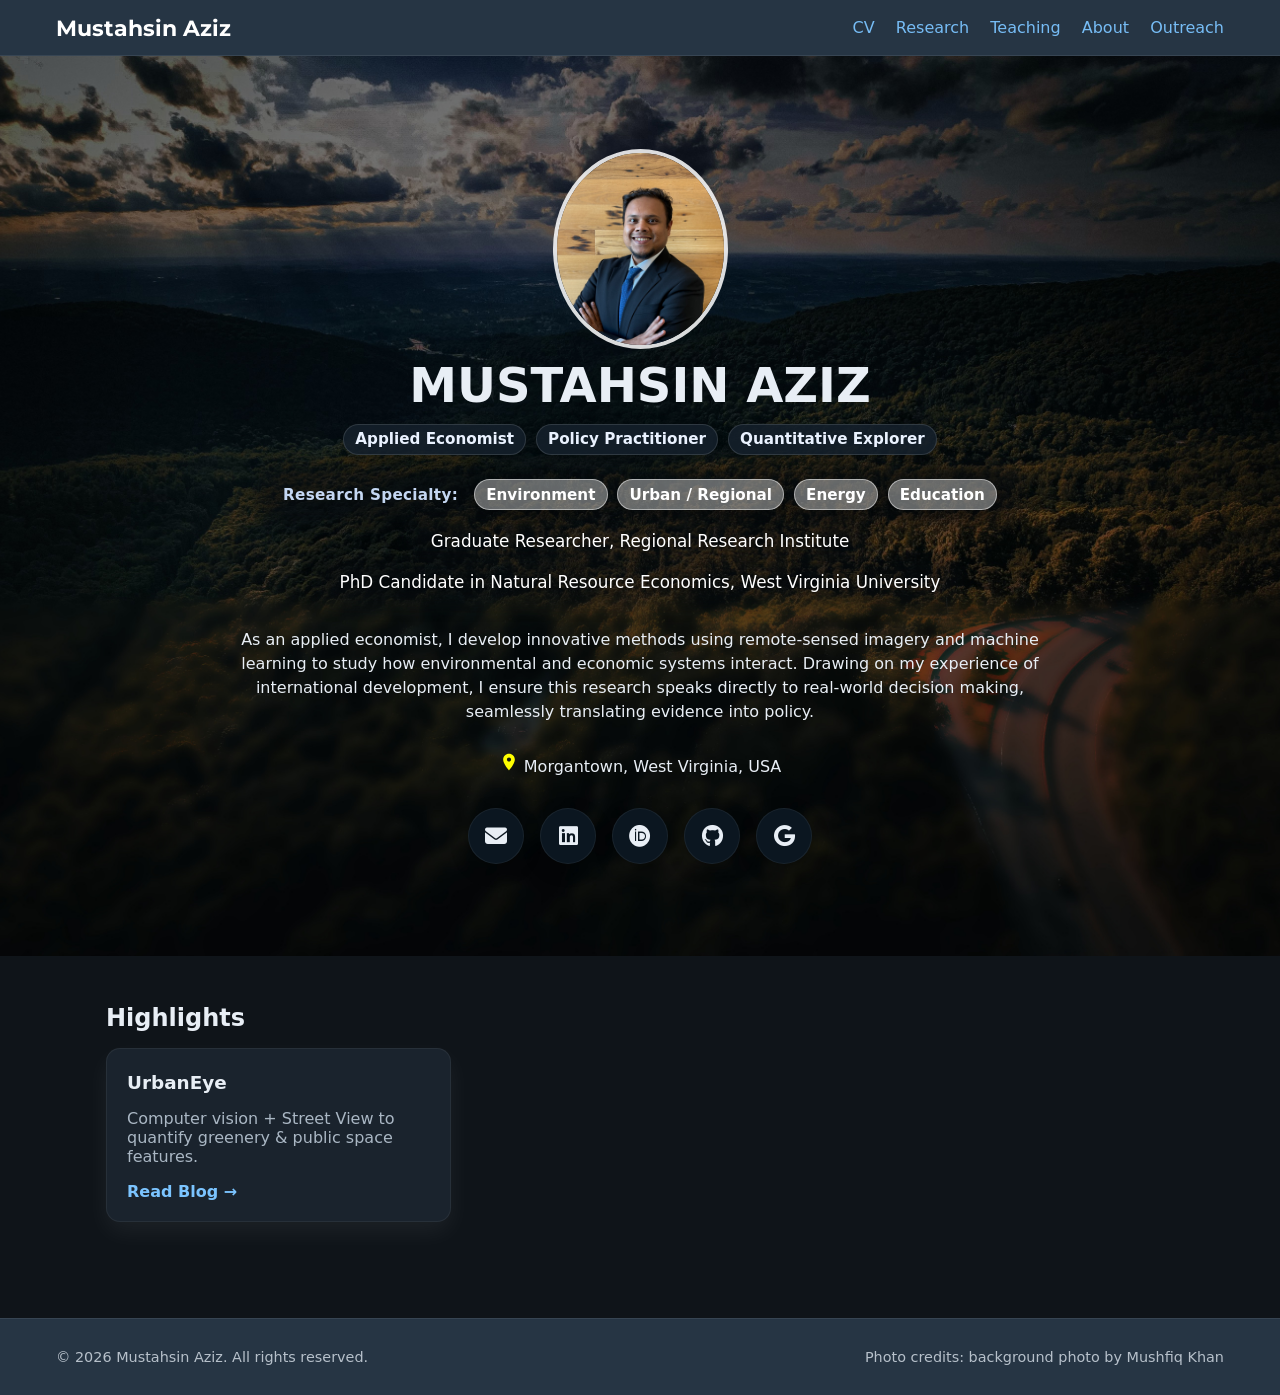
==== index.html @ 3f4a34b8 "Update index.html" ====
<!doctype html>
<html lang="en">



<head>
  <meta charset="utf-8">
  <meta name="viewport" content="width=device-width,initial-scale=1">
  <title>Mustahsin Aziz — Home</title>
  <link rel="stylesheet" href="https://cdnjs.cloudflare.com/ajax/libs/font-awesome/6.5.1/css/all.min.css" 
        integrity="sha512-DTOQO9RWCH3ppGqcWaEA1BIZOC6xxalwEsw9c2QQeAIftl+Vegovlnee1c9QX4TctnWMn13TZye+giMm8e2LwA==" 
        crossorigin="anonymous" referrerpolicy="no-referrer" />
<!-- Favicon -->
<link rel="icon" href="/favicon.ico" sizes="any">
<link rel="icon" type="image/png" href="/favicon.png" sizes="32x32">
<link rel="apple-touch-icon" href="/apple-touch-icon.png">
  <link rel="stylesheet" href="assets/styles.css">
</head>
<body>

<header class="site-header">
  <nav class="nav">
    <a class="brand" href="index.html">Mustahsin Aziz</a>
    <div class="links">
      <a href="cv.html">CV</a>
      <a href="portfolio.html">Research</a>
      <a href="contact.html">Teaching</a>
      <a href="about.html">About</a>
      <a href="blogs.html">Outreach</a>
    </div>
  </nav>
</header>

<main>
  <section class="hero">
    <div class="hero-inner">
      <img class="avatar" src="images/avatar.jpg" alt="Photo of Mustahsin Aziz (avatar)">
      <h1>MUSTAHSIN AZIZ</h1>
      <!-- Tags (no title) -->
      <div class="hero-tags">
        <span class="chip">Applied Economist</span>
        <span class="chip">Policy Practitioner</span>
        <span class="chip">Quantitative Explorer</span>
      </div>
      
      <!-- Research Specialty (with title) -->
      <div class="hero-specialties">
        <span class="label">Research Specialty:</span>
        <span class="chip ghost">Environment</span>
        <span class="chip ghost">Urban / Regional</span>
        <span class="chip ghost">Energy</span>
        <span class="chip ghost">Education</span>
      </div>
      
      <!-- Designations (no titles) -->
      <p class="hero-designation">Graduate Researcher, Regional Research Institute</p>
      <p class="hero-designation">PhD Candidate in Natural Resource Economics, West Virginia University</p>
      <div class="intro-panel">
        As an applied economist, I develop innovative methods using remote-sensed imagery and machine learning to study how environmental and economic systems interact. Drawing on my experience of international development, I ensure this research speaks directly to real-world decision making, seamlessly translating evidence into policy.
      </div>
      <div class="meta">
        <span>
          <svg xmlns="http://www.w3.org/2000/svg" width="20" height="20" viewBox="0 0 24 24" fill="yellow">
            <path d="M12 2C8.14 2 5 5.14 5 9c0 5.25 7 13 7 13s7-7.75 7-13c0-3.86-3.14-7-7-7zm0 9.5
                     c-1.38 0-2.5-1.12-2.5-2.5s1.12-2.5 2.5-2.5 2.5 1.12 2.5 2.5-1.12 2.5-2.5 2.5z"/>
          </svg>
          Morgantown, West Virginia, USA
        </span>
      </div> 
      
      <div class="social" aria-label="Social links">
        <a class="social-btn" href="mailto:mustahsniaziz@gmail.com" title="Email">
          <i class="fa-solid fa-envelope"></i>
        </a>
        <a class="social-btn" href="https://www.linkedin.com/in/mustahsinaziz" target="_blank" rel="noopener" title="LinkedIn">
          <i class="fa-brands fa-linkedin"></i>
        </a>
        <a class="social-btn" href="https://orcid.org/0000-0001-7702-624X" target="_blank" rel="noopener" title="ORCID">
          <i class="fa-brands fa-orcid"></i>
        </a>
        <a class="social-btn" href="https://github.com/MustahsinAziz" target="_blank" rel="noopener" title="GitHub">
          <i class="fa-brands fa-github"></i>
        </a>
        <!-- Font Awesome doesn't have Google Scholar; using Google icon as before -->
        <a class="social-btn" href="https://scholar.google.com/citations?user=brQG7xMAAAAJ&hl=en" target="_blank" rel="noopener" title="Google Scholar">
          <i class="fa-brands fa-google"></i>
        </a>
      </div>
  </section>

  <section class="section">
    <h2>Highlights</h2>
    <div class="grid">
      <article class="card">
        <h3>UrbanEye</h3>
        <p class="muted">Computer vision + Street View to quantify greenery & public space features.</p>
        <a class="link" href="assets/blogs/Aziz_urban_eye_blog1_1.pdf">Read Blog →</a>
    </div>
  </section>
</main>

<footer class="site-footer">
  <div class="inner">
    <p class="small">© <span id="year"></span> Mustahsin Aziz. All rights reserved.</p>
    <p class="small">Photo credits: background photo by Mushfiq Khan</p>
  </div>
</footer>
<script src="assets/site.js"></script>

</body>
</html>
---- assets/styles.css ----
@import url('https://fonts.googleapis.com/css2?family=Montserrat:wght@700&display=swap');

/* ---------- Theme tokens ---------- */
:root{
  --bg:#0f1419;
  --bg-overlay: rgba(0,0,0,.45);
  --panel:#14202b;
  --card:#1a232d;
  --text:#e8eef5;
  --muted:#aab7c4;
  --link:#7bc4ff;
  --accent:#58a6ff;
  --ring:rgba(255,255,255,.06);
}

/* ---------- Base reset & layout ---------- */
*{ box-sizing:border-box }
html, body{ height:100%; margin:0; padding:0 }
body{
  min-height:100%;
  display:flex;
  flex-direction:column;        /* sticky footer layout */
  background:var(--bg);
  color:var(--text);
  font-family: system-ui, -apple-system, "Segoe UI", Roboto, Inter, "Helvetica Neue", Arial, sans-serif;
}
main{ flex:1 }
img{ max-width:100%; display:block }
a{ color:var(--link); text-decoration:none }
a:hover{ text-decoration:underline }

/* ---------- Site header / nav ---------- */
.site-header{
  background:#263544;
  position:sticky; top:0; left:0; right:0;
  width:100%; z-index:50;
  border-bottom:1px solid rgba(255,255,255,.08);
}
.nav{
  max-width:1200px;
  margin:0 auto;
  padding:.85rem 1rem;
  display:flex; align-items:center; justify-content:space-between;
}
.brand{
  font-family:"Montserrat",sans-serif;
  font-weight:700; font-size:1.4rem; color:#fff;
}
.links a{ margin-left:1rem; opacity:.95 }
.links a[aria-current="page"]{ text-decoration:underline; text-underline-offset:6px }

/* ---------- Backgrounds ---------- */
/* Landing */
.hero{
  position:relative;
  min-height:100vh;
  background:url('../images/hero.jpg') center/cover no-repeat;
  display:grid; place-items:center;
}
.hero-inner{ position:relative; text-align:center; z-index:1; padding:2rem 1rem; max-width:900px }

/* Other pages */
.page-portfolio,
.page-blogs,
.page-contact,
.page-cv{ background:url('../images/hero.jpg') center/cover fixed no-repeat; }

/* About page background image */
.page-about{
  background:url('../assets/personal/IMG_5571.jpg') center -170px/cover fixed no-repeat;
}

/* ---------- Hero content ---------- */
.hero .avatar{
  width:175px; height:200px; object-fit:cover;
  border-radius:50%; border:4px solid rgba(255,255,255,.85);
  margin:0 auto .55rem;                        /* pulled up a bit */
}
.hero h1{ font-size:3rem; margin:.25rem 0 .35rem } /* tighter stack */

/* Rows under the name */
.hero-tags{
  display:flex; flex-wrap:wrap; gap:.5rem .6rem;
  justify-content:center; align-items:center;
  margin-top:.65rem;            /* space under your name */
}

.hero-specialties{
  display:flex; flex-wrap:wrap; gap:.5rem .6rem;
  justify-content:center; align-items:center;
  margin-top:1.25rem;           /* extra space after tags */
}

/* Soft, see-through band behind specialties */
.hero-specialties{
  position:relative;
  width:fit-content;
  margin-left:auto; margin-right:auto;
  padding:.25rem .5rem;         /* small inner padding so the band breathes */
}
.hero-specialties::before{
  content:"";
  position:absolute;
  inset:-10px -16px;            /* slightly larger than content */
  background:rgba(8,12,16,.55);
  border-radius:18px;
  filter:blur(8px);             /* feathered edges */
  z-index:-1;                   /* sit behind chips & text */
}

/* Designation lines + soft band */
.hero-designation{
  margin:.8rem 0 0;
  text-align:center;
  font-size:1.05rem;
  color:#fff;
  text-shadow:0 1px 2px rgba(0,0,0,.4);

  position:relative;
  width:fit-content;
  margin-left:auto; margin-right:auto;
  padding:.25rem .5rem;
}
.hero-designation::before{
  content:"";
  position:absolute;
  inset:-8px -14px;
  background:rgba(8,12,16,.55);
  border-radius:18px;
  filter:blur(8px);
  z-index:-1;
}

/* Chips */
.chip{
  display:inline-flex; align-items:center;
  padding:.35rem .7rem; border-radius:999px;
  font-size:.95rem; font-weight:600;
  background:rgba(20,32,43,.9);
  border:1px solid rgba(255,255,255,.12);
  color:#eaf2ff;
  box-shadow:0 6px 16px rgba(0,0,0,.25);
}
.chip--sm{ font-size:.92rem; padding:.32rem .68rem }

/* Specialty chips: more opaque for legibility */
.chip.ghost{
  background:rgba(255,255,255,.38);   /* bumped opacity */
  border:1px solid rgba(255,255,255,.48);
  color:#fff;
  box-shadow:0 6px 16px rgba(0,0,0,.32);
}

/* Specialty label */
.hero-specialties .label{
  margin-right:.4rem; font-size:.95rem; font-weight:700; letter-spacing:.02em;
  color:#cfe2ff; opacity:.95;
}

/* Meta (location + icons) */
.meta{ margin-top:2rem }              /* more room below intro */
.hero .meta{
  display:flex; justify-content:center; align-items:center;
  gap:.5rem; margin-top:.75rem; margin-bottom:2rem;
}

/* Intro panel below hero summary */
.intro-panel{
  max-width:900px;      /* wider so your intro fits on two lines */
  margin:1rem auto 0;
  padding:1rem 1.5rem;
  font-size:1rem;
  line-height:1.5;
}

/* ---------- Portfolio sub-nav ---------- */
.subnav{
  position:sticky; top:0; z-index:50;
  display:flex; gap:1rem; justify-content:center;
  padding:.6rem 1rem;
  background:rgba(20,32,43,.92);
  backdrop-filter:blur(4px);
  border-bottom:1px solid rgba(255,255,255,.08);
}
.subnav a{
  color:var(--text); text-decoration:none; font-weight:600;
  padding:.35rem .75rem; border-radius:999px; opacity:.9;
  transition:background .15s ease, opacity .15s ease;
}
.subnav a:hover{ background:rgba(255,255,255,.06); opacity:1 }
.subnav a.is-active{ background:rgba(255,255,255,.12); border:1px solid rgba(255,255,255,.18) }

html{ scroll-behavior:smooth }
.anchor-section{ scroll-margin-top:88px } /* header (~56) + subnav (~32) */

/* ---------- Social buttons ---------- */
.social{
  display:flex; gap:1rem; justify-content:center; align-items:center; margin-top:1rem;
}
.social-btn{
  width:56px; height:56px; display:grid; place-items:center;
  border-radius:50%; background:#0b1620; border:1px solid var(--ring);
  color:var(--text); box-shadow:0 6px 18px rgba(0,0,0,.25);
  transition:transform .15s ease, filter .15s ease, box-shadow .15s ease;
}
.social-btn i{ font-size:22px; line-height:1 }
.social-btn:hover{ transform:translateY(-2px); filter:brightness(1.1); box-shadow:0 10px 22px rgba(0,0,0,.32) }

/* ---------- Sections & cards ---------- */
.section{ max-width:1100px; margin:3rem auto; padding:0 1rem }
.section h1,.section h2{ margin:0 0 1rem }

/* Generic cards */
.grid{ display:grid; gap:1rem; grid-template-columns:repeat(auto-fill,minmax(280px,1fr)) }
.card{ background:var(--card); padding:1.25rem; border-radius:14px; border:1px solid var(--ring); box-shadow:0 10px 24px var(--ring) }
.card h3{ margin:.15rem 0 .35rem; font-size:1.15rem }
.muted{ color:var(--muted) }
.btn{ display:inline-block; background:var(--accent); color:#06111a; padding:.65rem 1rem; border-radius:10px; font-weight:700; box-shadow:0 6px 18px rgba(88,166,255,.2) }
.btn:hover{ text-decoration:none; filter:brightness(1.05) }
.link{ font-weight:600 }

/* Publications layout */
.pub-grid{ display:grid; gap:1rem; grid-template-columns:repeat(auto-fill,minmax(340px,1fr)) }
.pub-card{ background:var(--card); padding:1.25rem; border-radius:14px; border:1px solid var(--ring); display:flex; flex-direction:column; gap:.5rem }
.pub-title{ margin:0; font-size:1.05rem }
.pub-citation{ margin:0; color:var(--muted); font-style:italic }
.pub-abstract{ margin:.25rem 0 .75rem; color:#d7e2ec }
.pub-link{ margin-top:auto; font-weight:700 }

/* ---------- About page (overlay + text panel + gallery) ---------- */
/* Base container for overlay; children sit above the overlay layer */
.page-overlay{
  position:relative;
  min-height:100%;
  background:transparent;                 /* overlay handled by ::after */
  display:flex; flex-direction:column;
}

/* Full-viewport darkener that follows you while scrolling */
.page-overlay::after{
  content:"";
  position:fixed;
  inset:0;
  background:rgba(0,0,0,0);               /* default transparent */
  pointer-events:none;
  transition:background .25s ease;
  z-index:0;                              /* IMPORTANT: behind content */
}
/* Dark when class is toggled by JS on scroll */
.page-overlay.dark-overlay::after{ background:rgba(0,0,0,.90) }

/* Ensure page content renders above the overlay */
.page-overlay > *{ position:relative; z-index:1 }

/* About text panel */
.about-section{
  display:flex; justify-content:flex-end; align-items:center;
  padding:60px 20px; margin:20px; margin-bottom:24px;
}
.about-text{
  max-width:800px; padding:20px;
  background:linear-gradient(to right, rgba(44,62,80,.80), rgba(44,62,80,.90));
  text-align:justify; border-radius:8px; border:1px solid rgba(255,255,255,.06);
}
.about-text h2{ text-align:center; font-size:32px; margin:0 0 20px }
.about-text p{ font-size:16px; line-height:1.6; margin:0 0 15px }

/* Gallery */
.photo-gallery{
  display:flex; flex-wrap:wrap; justify-content:center; gap:20px; margin:30px;
}
.gallery-item{
  position:relative; width:300px; height:200px; overflow:hidden;
  border-radius:8px; cursor:pointer; border:1px solid rgba(255,255,255,.06);
  box-shadow:0 10px 24px rgba(0,0,0,.2);
}
.gallery-item.tall{ height:400px; order:0 }  /* row 1 */
.gallery-item:not(.tall){ height:200px; order:1 } /* row 2 */
.gallery-item img{ width:100%; height:100%; object-fit:cover; transition:transform .3s ease-in-out }
.gallery-item:hover img{ transform:scale(1.1) }
.caption-box{
  position:absolute; left:0; right:0; bottom:0; height:50%;
  background:rgba(0,0,0,.70); opacity:0; display:flex; align-items:center; justify-content:center;
  transition:opacity .25s ease-in-out;
}
.gallery-item:hover .caption-box{ opacity:1 }
.caption-text{ font-size:16px; color:#fff; text-align:center }

/* Keep header/footer above overlay */
.site-header, .site-footer{ position:relative; z-index:2 }

/* ---------- Blogs ---------- */
.post-grid{ display:grid; gap:1.25rem; grid-template-columns:repeat(auto-fit,minmax(260px,1fr)) }
.post-card{
  background:rgba(20,32,43,.85);
  border-radius:12px; overflow:hidden;
  border:1px solid rgba(255,255,255,.05);
  max-width:500px; margin:1rem auto;
}
.post-media img{
  width:100%; height:250px; object-fit:cover; display:block;
}
.post-body{ padding:1rem }

/* ---------- Teaching quotes ---------- */
.quote-card{
  background:rgba(20,32,43,.85);
  border:1px solid rgba(255,255,255,.1); border-radius:14px;
  padding:1.25rem 1.5rem; font-style:italic; line-height:1.6; color:#e0e0e0;
  box-shadow:0 2px 6px rgba(0,0,0,.3);
}
.quote-card blockquote{ margin:0; font-size:.95rem }
.quote-card .quote-source{
  margin-top:.75rem; font-size:.85rem; font-style:normal;
  color:#aab7c4; text-align:right;
}

/* ---------- CV page ---------- */
.cv-section{
  max-width:1100px; margin:2rem auto; padding:1rem;
  background:rgba(20,32,43,.85);
  border-radius:12px; border:1px solid rgba(255,255,255,.05);
}
.cv-section h1{ text-align:center; margin-bottom:1rem }
.cv-section a{ color:var(--link); font-weight:600; text-decoration:underline }
.cv-embed{
  margin-top:1.5rem; border:1px solid rgba(255,255,255,.1);
  border-radius:8px; overflow:hidden;
}

/* ---------- Contact ---------- */
.contact-list{
  list-style:none; padding:0; margin:2rem 0;
  display:grid; gap:.5rem; justify-items:center;
}
.contact-list li{ opacity:.95 }
.icon-row{ display:flex; gap:1.25rem; justify-content:center; align-items:center; margin-top:1rem }
.icon{ width:44px; height:44px; border-radius:50%; display:grid; place-items:center; background:#0b1620; border:1px solid var(--ring) }

.page-contact h1 {
  text-align: center;
  margin-bottom: 1.5rem; /* optional: spacing below */
}

/* ---------- Blog Subnav ---------- */
/* BLOG SUBNAV — copy of your working .subnav */
.blog-tabs{
  position: sticky;
  top: 0px;                 /* sit right under your sticky header (56px). 
                                If you want it pinned to the very top instead, change to top:0 */
  z-index: 50;
  display: flex;
  gap: 1rem;
  justify-content: center;
  padding: .6rem 1rem;
  background: rgba(20,32,43,.92);
  backdrop-filter: blur(4px);
  border-bottom: 1px solid rgba(255,255,255,.08);
}

/* Make anchors inside look like the working subnav */
.blog-tabs a,
.blog-tabs .tab-btn{
  color: var(--text);
  text-decoration: none;
  font-weight: 600;
  padding: .35rem .75rem;
  border-radius: 999px;
  opacity: .9;
  transition: background .15s ease, opacity .15s ease;
  border: 1px solid transparent;      /* keeps layout stable when active adds a border */
  background: rgba(12,18,24,.75);     /* optional: keep your current tab button base */
}

.blog-tabs a:hover,
.blog-tabs .tab-btn:hover{ 
  background: rgba(255,255,255,.06); 
  opacity: 1; 
}

.blog-tabs a.is-active,
.blog-tabs .tab-btn.is-active{ 
  background: rgba(255,255,255,.12); 
  border: 1px solid rgba(255,255,255,.18); 
}

/* Anchor offset for hash links, same as the working page */
html{ scroll-behavior: smooth; }
.blog-anchor{ scroll-margin-top: 88px; }  /* header (~56) + subnav (~32) */

/* Articles grid & cards */
.article-grid{
  display:grid; gap:1rem;
  grid-template-columns: repeat(auto-fill, minmax(300px, 1fr));
}

.article-card{
  background: rgba(20,32,43,.85);
  border:1px solid rgba(255,255,255,.06);
  border-radius:14px; overflow:hidden;
  box-shadow:0 10px 24px rgba(0,0,0,.2);
  display:grid; grid-template-rows: auto 1fr;
  transition: transform .15s ease, box-shadow .15s ease;
}
.article-card:hover{
  transform: translateY(-2px);
  box-shadow:0 14px 28px rgba(0,0,0,.28);
}

.article-media{
  display:block; aspect-ratio:16/9; overflow:hidden; background:#0b1620;
}
.article-media img{
  width:100%; height:100%; object-fit:cover; display:block;
  transition: transform .3s ease;
}
.article-card:hover .article-media img{ transform: scale(1.05) }

.article-body{
  padding: .9rem 1rem 1rem;
}
.article-title{
  font-size:1.05rem; margin:.1rem 0 .25rem;
}
.article-title a{ color:#e8eef5; text-decoration:none }
.article-title a:hover{ text-decoration:underline }

.article-meta{
  margin:0 0 .5rem; color:#aab7c4; font-size:.9rem;
}
.article-excerpt{
  margin:0 0 .75rem; color:#d7e2ec; font-size:.95rem;
}
.article-link{
  font-weight:700;
}


/* ---------- Footer ---------- */
.site-footer{
  border-top:1px solid rgba(255,255,255,.08);
  background:#263544; margin-top:3rem;
}
.site-footer .inner{
  max-width:1200px; margin:0 auto; padding:1rem; color:#d0d9e2;
  display:flex; justify-content:space-between; flex-wrap:wrap; gap:.75rem;
}
.small{ font-size:.9rem; opacity:.85 }



/* ---------- Responsive ---------- */
@media (max-width:640px){
  .hero h1{ font-size:2.2rem }
}
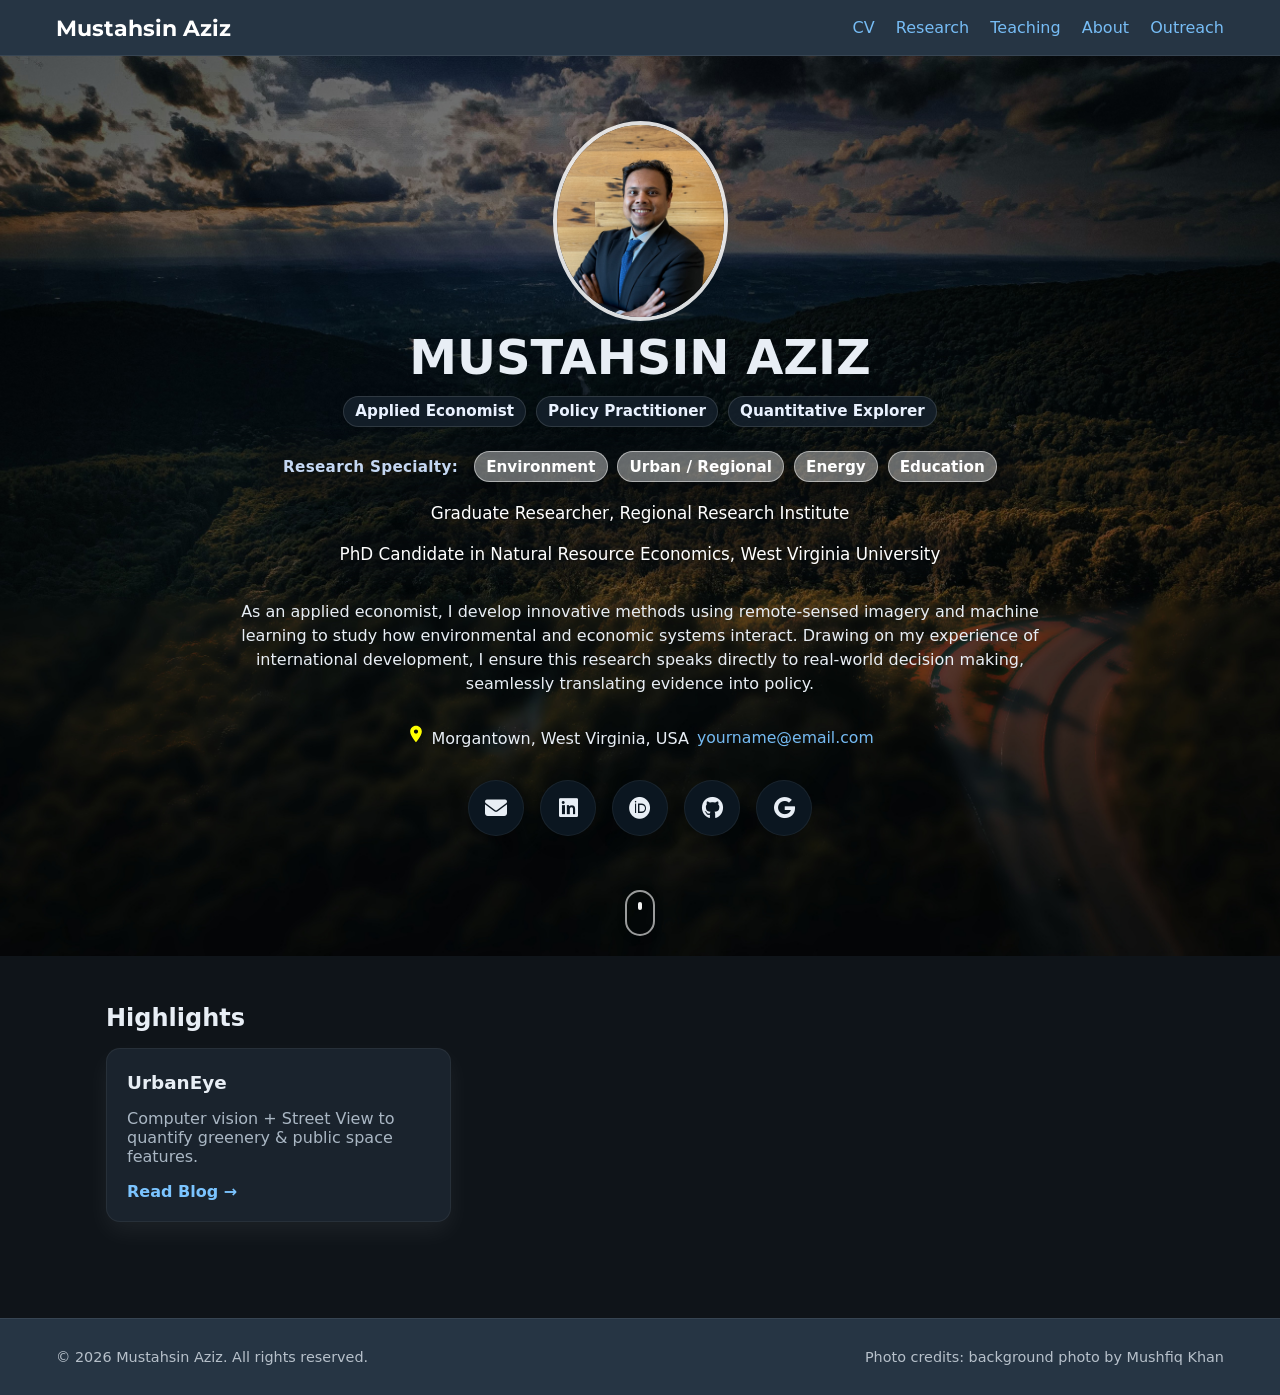
==== commit 6653113b: "Update index.html" ====
--- a/index.html
+++ b/index.html
@@ -66,6 +66,9 @@
           </svg>
           Morgantown, West Virginia, USA
         </span>
+          <span class="email">
+            <a href="mailto:yourname@email.com">yourname@email.com</a>
+          </span>
       </div> 
       
       <div class="social" aria-label="Social links">
--- a/assets/styles.css
+++ b/assets/styles.css
@@ -453,3 +453,138 @@
 @media (max-width:640px){
   .hero h1{ font-size:2.2rem }
 }
+
+
+
+/* ====== 1) Landing “lift”, 2) Mobile burger menu, 3) Scroll cue ========= */
+/* ======================================================================= */
+
+/* --- Variables for tweaks without touching existing tokens --- */
+:root{
+  --landing-lift: 28px;      /* raise hero content upward (increase if you need more space) */
+  --menu-min-width: 220px;   /* dropdown width on small screens */
+}
+
+/* 1) Lift the landing page hero content up a bit (index.html only uses .hero) */
+.hero .hero-inner{
+  transform: translateY(calc(var(--landing-lift) * -1));
+}
+
+/* Optional email line styling, assuming you’ll add an element with .email */
+.hero .email{
+  display:block;
+  margin-top:.25rem;
+  font-size:0.98rem;
+  opacity:.95;
+}
+
+/* 2) Mobile menu (CSS-only): collapse header links into a 3-dot dropdown on small screens */
+@media (max-width: 820px){
+  .site-header .nav{ position:relative }
+  /* Hide the links row by default on small screens */
+  .nav .links{
+    display:none;
+    position:absolute;
+    top:100%;
+    right:0;
+    z-index:1000;
+    background:#ffffff;
+    color:#0b1620;
+    border:1px solid rgba(0,0,0,.08);
+    box-shadow:0 10px 24px rgba(0,0,0,.12);
+    border-radius:12px;
+    padding:6px 0;
+    min-width:var(--menu-min-width);
+    flex-direction:column;
+  }
+  /* Reveal on hover/tap/focus (mobile treats first tap as hover) */
+  .nav:hover .links,
+  .nav:focus-within .links{
+    display:flex;
+  }
+  /* Make items touch-friendly */
+  .nav .links a{
+    display:block;
+    padding:10px 14px;
+    color:#0b1620;
+    text-decoration:none;
+    white-space:nowrap;
+  }
+  .nav .links a + a{ border-top:1px solid #f1f5f9 }
+
+  /* Add a subtle three-dot button at the right side (no HTML changes required) */
+  .nav::after{
+    content:"⋯";
+    display:inline-block;
+    margin-left:auto;
+    font-size:20px;
+    line-height:1;
+    padding:8px 12px;
+    color:#fff;
+    border:1px solid rgba(255,255,255,.18);
+    background:rgba(255,255,255,.06);
+    border-radius:10px;
+    cursor:pointer;
+    user-select:none;
+  }
+}
+
+/* 3) Scroll cue at bottom of the hero to hint “more below” (highlights) */
+/* Works automatically via ::after. If you add <a class="scroll-cue" href="#highlights">, 
+   the button style below will make it clickable. */
+.hero{
+  /* ensure we can anchor the cue to the bottom center */
+  overflow:hidden;
+}
+.hero::after{
+  content:"";
+  position:absolute;
+  left:50%;
+  bottom:20px;
+  transform:translateX(-50%);
+  width:26px; height:42px;
+  border:2px solid rgba(255,255,255,.7);
+  border-radius:20px;
+  box-shadow:0 2px 8px rgba(0,0,0,.25);
+  opacity:.85;
+}
+.hero::before{
+  content:"";
+  position:absolute;
+  left:50%;
+  bottom:46px;                 /* sits inside the “mouse” outline */
+  transform:translateX(-50%);
+  width:4px; height:8px;
+  background:#fff;
+  border-radius:2px;
+  opacity:.95;
+  animation: scrollCue 1.6s infinite ease-in-out;
+}
+
+/* If you prefer a real clickable button, add <a class="scroll-cue" href="#highlights"></a> */
+.scroll-cue{
+  position:absolute;
+  left:50%; bottom:20px; transform:translateX(-50%);
+  width:46px; height:46px; border-radius:999px;
+  display:grid; place-items:center;
+  background:rgba(255,255,255,.1);
+  border:1px solid rgba(255,255,255,.2);
+  text-decoration:none;
+  box-shadow:0 8px 18px rgba(0,0,0,.25);
+}
+.scroll-cue::after{
+  content:"⌄";
+  font-size:20px; line-height:1; color:#fff;
+  animation: scrollArrow 1.4s infinite;
+}
+
+@keyframes scrollCue{
+  0%   { transform:translate(-50%,0); opacity:.2 }
+  40%  { transform:translate(-50%,8px); opacity:1 }
+  100% { transform:translate(-50%,0); opacity:.2 }
+}
+@keyframes scrollArrow{
+  0%   { transform:translateY(0); opacity:.7 }
+  50%  { transform:translateY(6px); opacity:1 }
+  100% { transform:translateY(0); opacity:.7 }
+}
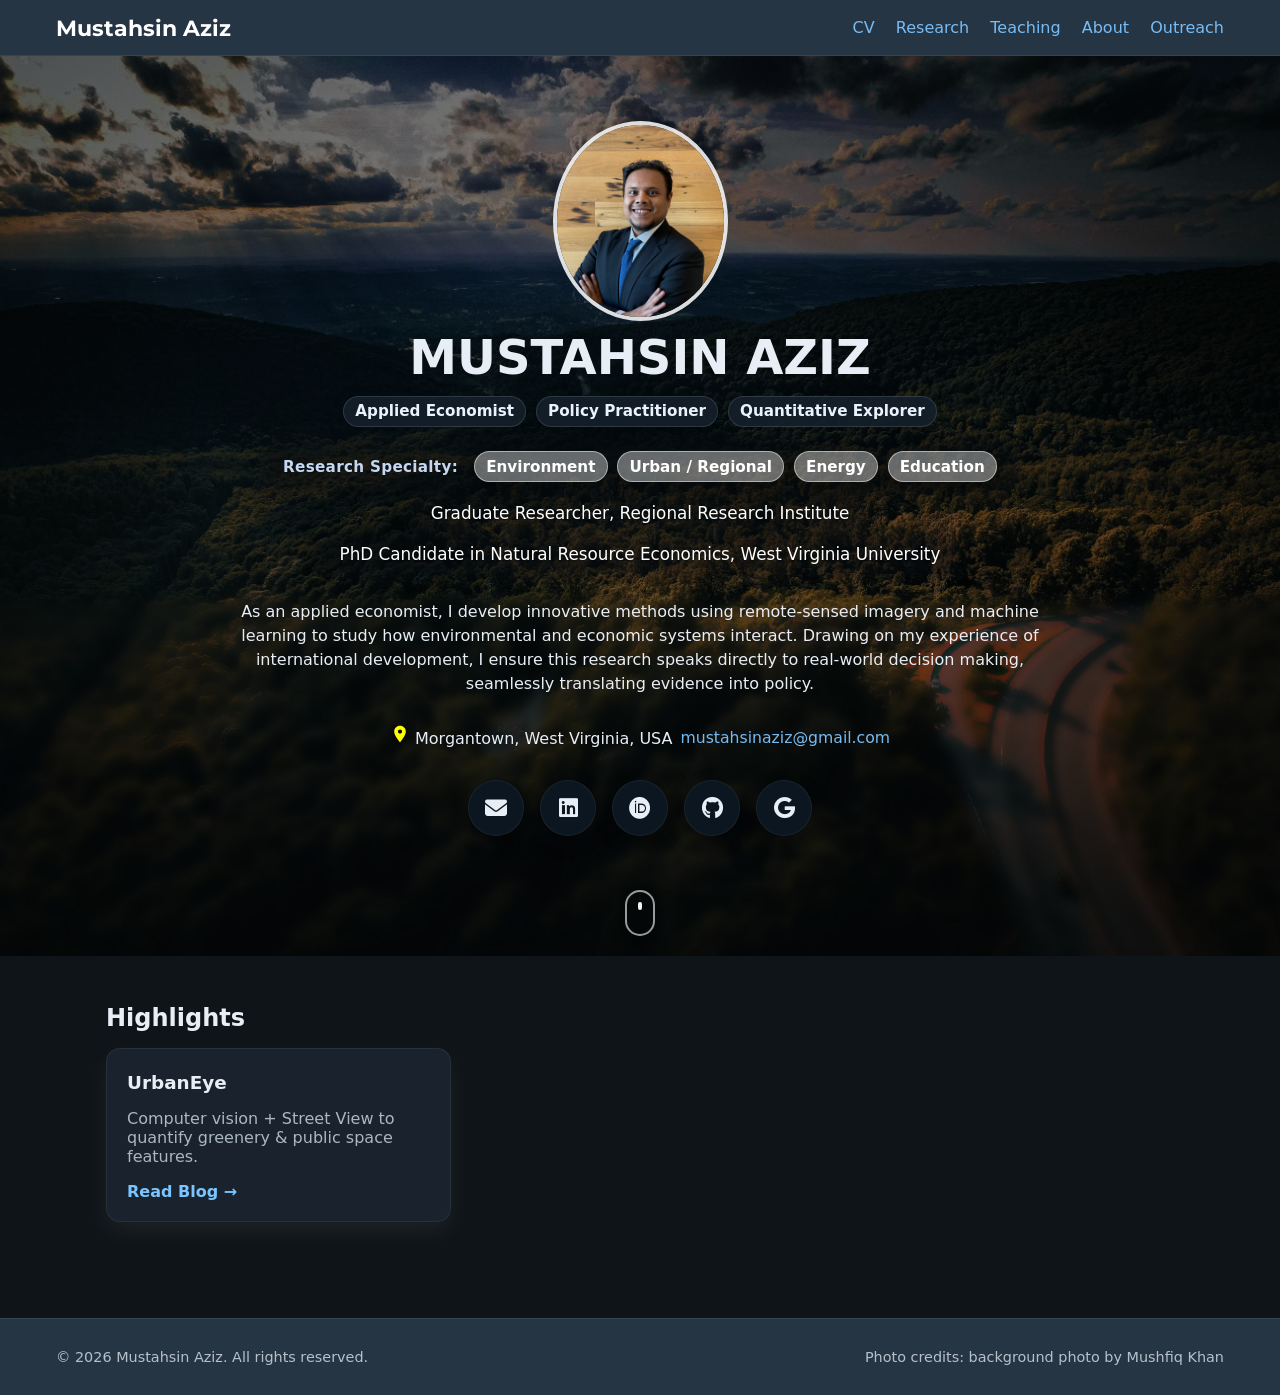
==== commit f9965843: "Update index.html" ====
--- a/index.html
+++ b/index.html
@@ -67,7 +67,7 @@
           Morgantown, West Virginia, USA
         </span>
           <span class="email">
-            <a href="mailto:yourname@email.com">yourname@email.com</a>
+            <a href="mailto:yourname@email.com">mustahsinaziz@gmail.com</a>
           </span>
       </div> 
       
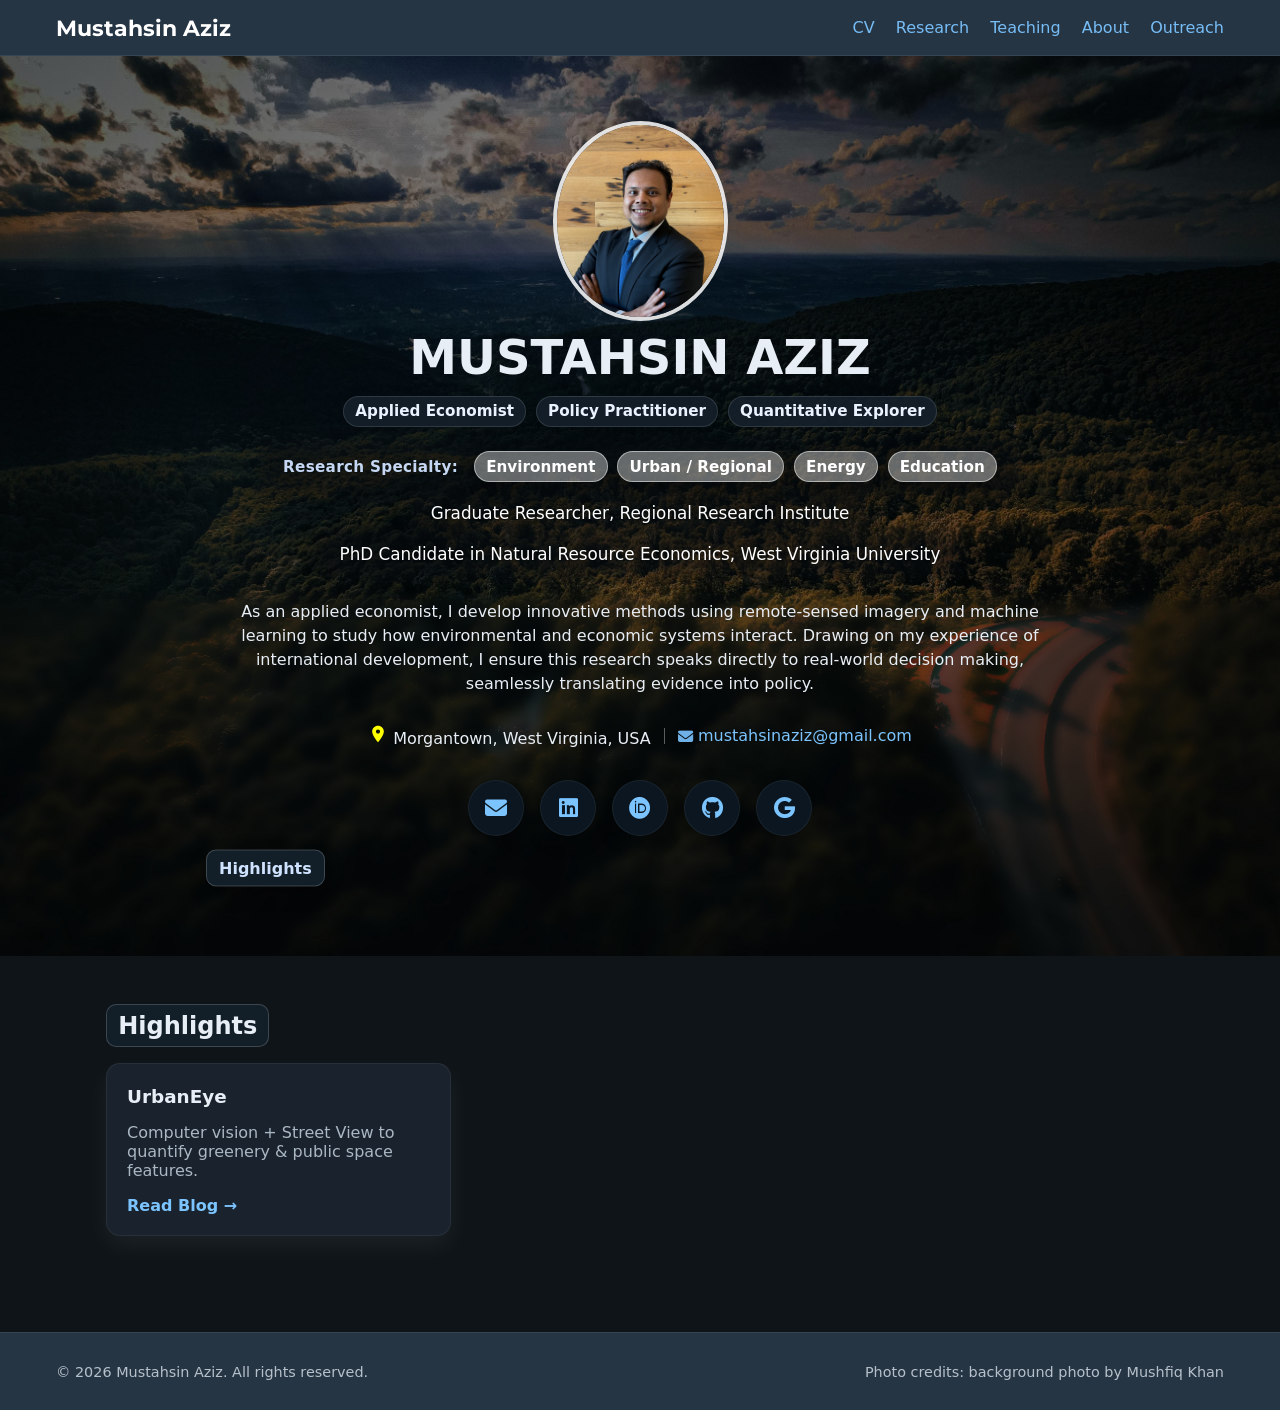
==== commit 0aab9ede: "Update index.html" ====
--- a/index.html
+++ b/index.html
@@ -89,9 +89,11 @@
           <i class="fa-brands fa-google"></i>
         </a>
       </div>
+      <a class="highlight-tab" href="#highlights" aria-label="Jump to Highlights">Highlights</a>
+      
   </section>
 
-  <section class="section">
+  <section id="highlights" class="section">
     <h2>Highlights</h2>
     <div class="grid">
       <article class="card">
--- a/assets/styles.css
+++ b/assets/styles.css
@@ -11,6 +11,12 @@
   --link:#7bc4ff;
   --accent:#58a6ff;
   --ring:rgba(255,255,255,.06);
+
+  /* layout helpers */
+  --header-h:56px;            /* site header height */
+  --subnav-h:36px;            /* pill subnav approx height */
+  --menu-min-width: 220px;    /* mobile dropdown width */
+  --landing-lift: 28px;       /* raise hero content upward */
 }
 
 /* ---------- Base reset & layout ---------- */
@@ -33,7 +39,8 @@
 .site-header{
   background:#263544;
   position:sticky; top:0; left:0; right:0;
-  width:100%; z-index:50;
+  width:100%;
+  z-index:50; /* bumped on mobile below */
   border-bottom:1px solid rgba(255,255,255,.08);
 }
 .nav{
@@ -66,69 +73,41 @@
 .page-cv{ background:url('../images/hero.jpg') center/cover fixed no-repeat; }
 
 /* About page background image */
-.page-about{
-  background:url('../assets/personal/IMG_5571.jpg') center -170px/cover fixed no-repeat;
-}
+.page-about{ background:url('../assets/personal/IMG_5571.jpg') center -170px/cover fixed no-repeat; }
 
 /* ---------- Hero content ---------- */
 .hero .avatar{
   width:175px; height:200px; object-fit:cover;
   border-radius:50%; border:4px solid rgba(255,255,255,.85);
-  margin:0 auto .55rem;                        /* pulled up a bit */
-}
-.hero h1{ font-size:3rem; margin:.25rem 0 .35rem } /* tighter stack */
-
-/* Rows under the name */
+  margin:0 auto .55rem;
+}
+.hero h1{ font-size:3rem; margin:.25rem 0 .35rem }
+
 .hero-tags{
   display:flex; flex-wrap:wrap; gap:.5rem .6rem;
   justify-content:center; align-items:center;
-  margin-top:.65rem;            /* space under your name */
+  margin-top:.65rem;
 }
 
 .hero-specialties{
   display:flex; flex-wrap:wrap; gap:.5rem .6rem;
   justify-content:center; align-items:center;
-  margin-top:1.25rem;           /* extra space after tags */
-}
-
-/* Soft, see-through band behind specialties */
-.hero-specialties{
-  position:relative;
-  width:fit-content;
-  margin-left:auto; margin-right:auto;
-  padding:.25rem .5rem;         /* small inner padding so the band breathes */
+  margin-top:1.25rem;
+  position:relative; width:fit-content; margin-left:auto; margin-right:auto; padding:.25rem .5rem;
 }
 .hero-specialties::before{
-  content:"";
-  position:absolute;
-  inset:-10px -16px;            /* slightly larger than content */
-  background:rgba(8,12,16,.55);
-  border-radius:18px;
-  filter:blur(8px);             /* feathered edges */
-  z-index:-1;                   /* sit behind chips & text */
-}
-
-/* Designation lines + soft band */
+  content:""; position:absolute; inset:-10px -16px;
+  background:rgba(8,12,16,.55); border-radius:18px; filter:blur(8px); z-index:-1;
+}
+
+/* Designations */
 .hero-designation{
-  margin:.8rem 0 0;
-  text-align:center;
-  font-size:1.05rem;
-  color:#fff;
-  text-shadow:0 1px 2px rgba(0,0,0,.4);
-
-  position:relative;
-  width:fit-content;
-  margin-left:auto; margin-right:auto;
-  padding:.25rem .5rem;
+  margin:.8rem 0 0; text-align:center; font-size:1.05rem; color:#fff; text-shadow:0 1px 2px rgba(0,0,0,.4);
+  position:relative; width:fit-content; margin-left:auto; margin-right:auto; padding:.25rem .5rem;
 }
 .hero-designation::before{
-  content:"";
-  position:absolute;
-  inset:-8px -14px;
-  background:rgba(8,12,16,.55);
-  border-radius:18px;
-  filter:blur(8px);
-  z-index:-1;
+  content:""; position:absolute; inset:-8px -14px; background:rgba(8,12,16,.55);
+  border-radius:18px; filter:blur(8px); z-index:-1;
 }
 
 /* Chips */
@@ -138,45 +117,51 @@
   font-size:.95rem; font-weight:600;
   background:rgba(20,32,43,.9);
   border:1px solid rgba(255,255,255,.12);
-  color:#eaf2ff;
-  box-shadow:0 6px 16px rgba(0,0,0,.25);
+  color:#eaf2ff; box-shadow:0 6px 16px rgba(0,0,0,.25);
 }
 .chip--sm{ font-size:.92rem; padding:.32rem .68rem }
-
-/* Specialty chips: more opaque for legibility */
-.chip.ghost{
-  background:rgba(255,255,255,.38);   /* bumped opacity */
-  border:1px solid rgba(255,255,255,.48);
-  color:#fff;
-  box-shadow:0 6px 16px rgba(0,0,0,.32);
-}
-
-/* Specialty label */
-.hero-specialties .label{
-  margin-right:.4rem; font-size:.95rem; font-weight:700; letter-spacing:.02em;
-  color:#cfe2ff; opacity:.95;
-}
-
-/* Meta (location + icons) */
-.meta{ margin-top:2rem }              /* more room below intro */
+.chip.ghost{ background:rgba(255,255,255,.38); border:1px solid rgba(255,255,255,.48); color:#fff; box-shadow:0 6px 16px rgba(0,0,0,.32) }
+.hero-specialties .label{ margin-right:.4rem; font-size:.95rem; font-weight:700; letter-spacing:.02em; color:#cfe2ff; opacity:.95 }
+
+/* Meta (location + email) */
+.meta{ margin-top:2rem }
 .hero .meta{
-  display:flex; justify-content:center; align-items:center;
+  display:flex; justify-content:center; align-items:center; flex-wrap:wrap;
   gap:.5rem; margin-top:.75rem; margin-bottom:2rem;
+}
+/* divider between location and email (no HTML change needed) */
+.hero .meta span + span{
+  position:relative; padding-left:.85rem; margin-left:.35rem;
+}
+.hero .meta span + span::before{
+  content:""; position:absolute; left:0; top:50%; transform:translateY(-50%);
+  width:1px; height:16px; background:rgba(255,255,255,.35);
+}
+/* email icon in front of address (uses Font Awesome already loaded in index) */
+.hero .email a{
+  position:relative; padding-left:1.25rem; white-space:nowrap;
+}
+.hero .email a::before{
+  content:"\f0e0"; /* envelope */
+  font-family:"Font Awesome 6 Free"; font-weight:900;
+  position:absolute; left:0; top:50%; transform:translateY(-50%);
+  font-size:.95rem; opacity:.9;
 }
 
 /* Intro panel below hero summary */
 .intro-panel{
-  max-width:900px;      /* wider so your intro fits on two lines */
+  max-width:900px;
   margin:1rem auto 0;
   padding:1rem 1.5rem;
   font-size:1rem;
   line-height:1.5;
 }
 
-/* ---------- Portfolio sub-nav ---------- */
+/* ---------- Portfolio / Outreach sub-navs ---------- */
 .subnav{
-  position:sticky; top:0; z-index:50;
-  display:flex; gap:1rem; justify-content:center;
+  position:sticky; top:var(--header-h);
+  z-index:150; /* sits above content but under header on mobile */
+  display:flex; gap:1rem; justify-content:center; flex-wrap:wrap;
   padding:.6rem 1rem;
   background:rgba(20,32,43,.92);
   backdrop-filter:blur(4px);
@@ -185,13 +170,35 @@
 .subnav a{
   color:var(--text); text-decoration:none; font-weight:600;
   padding:.35rem .75rem; border-radius:999px; opacity:.9;
-  transition:background .15s ease, opacity .15s ease;
+  transition:background .15s ease, opacity .15s ease, border-color .15s ease;
+  border:1px solid transparent;
+  background: rgba(12,18,24,.75);   /* match Outreach pill style */
 }
 .subnav a:hover{ background:rgba(255,255,255,.06); opacity:1 }
 .subnav a.is-active{ background:rgba(255,255,255,.12); border:1px solid rgba(255,255,255,.18) }
 
+/* Outreach tabs */
+.blog-tabs{
+  position: sticky; top: var(--header-h);
+  z-index: 150;
+  display: flex; gap: 1rem; justify-content: center; flex-wrap:wrap;
+  padding: .6rem 1rem;
+  background: rgba(20,32,43,.92);
+  backdrop-filter: blur(4px);
+  border-bottom: 1px solid rgba(255,255,255,.08);
+}
+.blog-tabs a, .blog-tabs .tab-btn{
+  color: var(--text); text-decoration: none; font-weight: 600;
+  padding: .35rem .75rem; border-radius: 999px; opacity: .9;
+  transition: background .15s ease, opacity .15s ease, border-color .15s ease;
+  border: 1px solid transparent; background: rgba(12,18,24,.75);
+}
+.blog-tabs a:hover, .blog-tabs .tab-btn:hover{ background: rgba(255,255,255,.06); opacity: 1; }
+.blog-tabs a.is-active, .blog-tabs .tab-btn.is-active{ background: rgba(255,255,255,.12); border: 1px solid rgba(255,255,255,.18); }
+
 html{ scroll-behavior:smooth }
-.anchor-section{ scroll-margin-top:88px } /* header (~56) + subnav (~32) */
+/* header (~56) + subnav (~32) ≈ 88px; keep anchor offset */
+.anchor-section{ scroll-margin-top: calc(var(--header-h) + var(--subnav-h)) }
 
 /* ---------- Social buttons ---------- */
 .social{
@@ -200,7 +207,7 @@
 .social-btn{
   width:56px; height:56px; display:grid; place-items:center;
   border-radius:50%; background:#0b1620; border:1px solid var(--ring);
-  color:var(--text); box-shadow:0 6px 18px rgba(0,0,0,.25);
+  color:#text; box-shadow:0 6px 18px rgba(0,0,0,.25);
   transition:transform .15s ease, filter .15s ease, box-shadow .15s ease;
 }
 .social-btn i{ font-size:22px; line-height:1 }
@@ -228,81 +235,36 @@
 .pub-link{ margin-top:auto; font-weight:700 }
 
 /* ---------- About page (overlay + text panel + gallery) ---------- */
-/* Base container for overlay; children sit above the overlay layer */
-.page-overlay{
-  position:relative;
-  min-height:100%;
-  background:transparent;                 /* overlay handled by ::after */
-  display:flex; flex-direction:column;
-}
-
-/* Full-viewport darkener that follows you while scrolling */
-.page-overlay::after{
-  content:"";
-  position:fixed;
-  inset:0;
-  background:rgba(0,0,0,0);               /* default transparent */
-  pointer-events:none;
-  transition:background .25s ease;
-  z-index:0;                              /* IMPORTANT: behind content */
-}
-/* Dark when class is toggled by JS on scroll */
+.page-overlay{ position:relative; min-height:100%; background:transparent; display:flex; flex-direction:column; }
+.page-overlay::after{ content:""; position:fixed; inset:0; background:rgba(0,0,0,0); pointer-events:none; transition:background .25s ease; z-index:0; }
 .page-overlay.dark-overlay::after{ background:rgba(0,0,0,.90) }
-
-/* Ensure page content renders above the overlay */
 .page-overlay > *{ position:relative; z-index:1 }
 
-/* About text panel */
-.about-section{
-  display:flex; justify-content:flex-end; align-items:center;
-  padding:60px 20px; margin:20px; margin-bottom:24px;
-}
-.about-text{
-  max-width:800px; padding:20px;
-  background:linear-gradient(to right, rgba(44,62,80,.80), rgba(44,62,80,.90));
-  text-align:justify; border-radius:8px; border:1px solid rgba(255,255,255,.06);
-}
+.about-section{ display:flex; justify-content:flex-end; align-items:center; padding:60px 20px; margin:20px; margin-bottom:24px; }
+.about-text{ max-width:800px; padding:20px; background:linear-gradient(to right, rgba(44,62,80,.80), rgba(44,62,80,.90)); text-align:justify; border-radius:8px; border:1px solid rgba(255,255,255,.06); }
 .about-text h2{ text-align:center; font-size:32px; margin:0 0 20px }
 .about-text p{ font-size:16px; line-height:1.6; margin:0 0 15px }
 
-/* Gallery */
-.photo-gallery{
-  display:flex; flex-wrap:wrap; justify-content:center; gap:20px; margin:30px;
-}
-.gallery-item{
-  position:relative; width:300px; height:200px; overflow:hidden;
-  border-radius:8px; cursor:pointer; border:1px solid rgba(255,255,255,.06);
-  box-shadow:0 10px 24px rgba(0,0,0,.2);
-}
-.gallery-item.tall{ height:400px; order:0 }  /* row 1 */
-.gallery-item:not(.tall){ height:200px; order:1 } /* row 2 */
+.photo-gallery{ display:flex; flex-wrap:wrap; justify-content:center; gap:20px; margin:30px; }
+.gallery-item{ position:relative; width:300px; height:200px; overflow:hidden; border-radius:8px; cursor:pointer; border:1px solid rgba(255,255,255,.06); box-shadow:0 10px 24px rgba(0,0,0,.2); }
+.gallery-item.tall{ height:400px; order:0 }
+.gallery-item:not(.tall){ height:200px; order:1 }
 .gallery-item img{ width:100%; height:100%; object-fit:cover; transition:transform .3s ease-in-out }
 .gallery-item:hover img{ transform:scale(1.1) }
-.caption-box{
-  position:absolute; left:0; right:0; bottom:0; height:50%;
-  background:rgba(0,0,0,.70); opacity:0; display:flex; align-items:center; justify-content:center;
-  transition:opacity .25s ease-in-out;
-}
+.caption-box{ position:absolute; left:0; right:0; bottom:0; height:50%; background:rgba(0,0,0,.70); opacity:0; display:flex; align-items:center; justify-content:center; transition:opacity .25s ease-in-out; }
 .gallery-item:hover .caption-box{ opacity:1 }
 .caption-text{ font-size:16px; color:#fff; text-align:center }
 
 /* Keep header/footer above overlay */
 .site-header, .site-footer{ position:relative; z-index:2 }
 
-/* ---------- Blogs ---------- */
+/* ---------- Blogs (cards) ---------- */
 .post-grid{ display:grid; gap:1.25rem; grid-template-columns:repeat(auto-fit,minmax(260px,1fr)) }
-.post-card{
-  background:rgba(20,32,43,.85);
-  border-radius:12px; overflow:hidden;
-  border:1px solid rgba(255,255,255,.05);
-  max-width:500px; margin:1rem auto;
-}
-.post-media img{
-  width:100%; height:250px; object-fit:cover; display:block;
-}
+.post-card{ background:rgba(20,32,43,.85); border-radius:12px; overflow:hidden; border:1px solid rgba(255,255,255,.05); max-width:500px; margin:1rem auto; }
+.post-media img{ width:100%; height:250px; object-fit:cover; display:block; }
 .post-body{ padding:1rem }
 
-/* ---------- Teaching quotes ---------- */
+/* ---------- Teaching page snippets ---------- */
 .quote-card{
   background:rgba(20,32,43,.85);
   border:1px solid rgba(255,255,255,.1); border-radius:14px;
@@ -310,12 +272,9 @@
   box-shadow:0 2px 6px rgba(0,0,0,.3);
 }
 .quote-card blockquote{ margin:0; font-size:.95rem }
-.quote-card .quote-source{
-  margin-top:.75rem; font-size:.85rem; font-style:normal;
-  color:#aab7c4; text-align:right;
-}
-
-/* ---------- CV page ---------- */
+.quote-card .quote-source{ margin-top:.75rem; font-size:.85rem; font-style:normal; color:#aab7c4; text-align:right }
+
+/* ---------- CV ---------- */
 .cv-section{
   max-width:1100px; margin:2rem auto; padding:1rem;
   background:rgba(20,32,43,.85);
@@ -323,77 +282,17 @@
 }
 .cv-section h1{ text-align:center; margin-bottom:1rem }
 .cv-section a{ color:var(--link); font-weight:600; text-decoration:underline }
-.cv-embed{
-  margin-top:1.5rem; border:1px solid rgba(255,255,255,.1);
-  border-radius:8px; overflow:hidden;
-}
-
-/* ---------- Contact ---------- */
-.contact-list{
-  list-style:none; padding:0; margin:2rem 0;
-  display:grid; gap:.5rem; justify-items:center;
-}
+.cv-embed{ margin-top:1.5rem; border:1px solid rgba(255,255,255,.1); border-radius:8px; overflow:hidden }
+
+/* ---------- Contact (legacy) ---------- */
+.contact-list{ list-style:none; padding:0; margin:2rem 0; display:grid; gap:.5rem; justify-items:center }
 .contact-list li{ opacity:.95 }
 .icon-row{ display:flex; gap:1.25rem; justify-content:center; align-items:center; margin-top:1rem }
 .icon{ width:44px; height:44px; border-radius:50%; display:grid; place-items:center; background:#0b1620; border:1px solid var(--ring) }
-
-.page-contact h1 {
-  text-align: center;
-  margin-bottom: 1.5rem; /* optional: spacing below */
-}
-
-/* ---------- Blog Subnav ---------- */
-/* BLOG SUBNAV — copy of your working .subnav */
-.blog-tabs{
-  position: sticky;
-  top: 0px;                 /* sit right under your sticky header (56px). 
-                                If you want it pinned to the very top instead, change to top:0 */
-  z-index: 50;
-  display: flex;
-  gap: 1rem;
-  justify-content: center;
-  padding: .6rem 1rem;
-  background: rgba(20,32,43,.92);
-  backdrop-filter: blur(4px);
-  border-bottom: 1px solid rgba(255,255,255,.08);
-}
-
-/* Make anchors inside look like the working subnav */
-.blog-tabs a,
-.blog-tabs .tab-btn{
-  color: var(--text);
-  text-decoration: none;
-  font-weight: 600;
-  padding: .35rem .75rem;
-  border-radius: 999px;
-  opacity: .9;
-  transition: background .15s ease, opacity .15s ease;
-  border: 1px solid transparent;      /* keeps layout stable when active adds a border */
-  background: rgba(12,18,24,.75);     /* optional: keep your current tab button base */
-}
-
-.blog-tabs a:hover,
-.blog-tabs .tab-btn:hover{ 
-  background: rgba(255,255,255,.06); 
-  opacity: 1; 
-}
-
-.blog-tabs a.is-active,
-.blog-tabs .tab-btn.is-active{ 
-  background: rgba(255,255,255,.12); 
-  border: 1px solid rgba(255,255,255,.18); 
-}
-
-/* Anchor offset for hash links, same as the working page */
-html{ scroll-behavior: smooth; }
-.blog-anchor{ scroll-margin-top: 88px; }  /* header (~56) + subnav (~32) */
-
-/* Articles grid & cards */
-.article-grid{
-  display:grid; gap:1rem;
-  grid-template-columns: repeat(auto-fill, minmax(300px, 1fr));
-}
-
+.page-contact h1 { text-align: center; margin-bottom: 1.5rem; }
+
+/* ---------- Outreach cards ---------- */
+.article-grid{ display:grid; gap:1rem; grid-template-columns: repeat(auto-fill, minmax(300px, 1fr)); }
 .article-card{
   background: rgba(20,32,43,.85);
   border:1px solid rgba(255,255,255,.06);
@@ -402,189 +301,210 @@
   display:grid; grid-template-rows: auto 1fr;
   transition: transform .15s ease, box-shadow .15s ease;
 }
-.article-card:hover{
-  transform: translateY(-2px);
-  box-shadow:0 14px 28px rgba(0,0,0,.28);
-}
-
-.article-media{
-  display:block; aspect-ratio:16/9; overflow:hidden; background:#0b1620;
-}
-.article-media img{
-  width:100%; height:100%; object-fit:cover; display:block;
-  transition: transform .3s ease;
-}
+.article-card:hover{ transform: translateY(-2px); box-shadow:0 14px 28px rgba(0,0,0,.28); }
+.article-media{ display:block; aspect-ratio:16/9; overflow:hidden; background:#0b1620; }
+.article-media img{ width:100%; height:100%; object-fit:cover; display:block; transition: transform .3s ease; }
 .article-card:hover .article-media img{ transform: scale(1.05) }
-
-.article-body{
-  padding: .9rem 1rem 1rem;
-}
-.article-title{
-  font-size:1.05rem; margin:.1rem 0 .25rem;
-}
+.article-body{ padding: .9rem 1rem 1rem; }
+.article-title{ font-size:1.05rem; margin:.1rem 0 .25rem; }
 .article-title a{ color:#e8eef5; text-decoration:none }
 .article-title a:hover{ text-decoration:underline }
-
-.article-meta{
-  margin:0 0 .5rem; color:#aab7c4; font-size:.9rem;
-}
-.article-excerpt{
-  margin:0 0 .75rem; color:#d7e2ec; font-size:.95rem;
-}
-.article-link{
-  font-weight:700;
-}
-
+.article-meta{ margin:0 0 .5rem; color:#aab7c4; font-size:.9rem }
+.article-excerpt{ margin:0 0 .75rem; color:#d7e2ec; font-size:.95rem }
+.article-link{ font-weight:700 }
 
 /* ---------- Footer ---------- */
-.site-footer{
-  border-top:1px solid rgba(255,255,255,.08);
-  background:#263544; margin-top:3rem;
-}
-.site-footer .inner{
-  max-width:1200px; margin:0 auto; padding:1rem; color:#d0d9e2;
-  display:flex; justify-content:space-between; flex-wrap:wrap; gap:.75rem;
-}
+.site-footer{ border-top:1px solid rgba(255,255,255,.08); background:#263544; margin-top:3rem }
+.site-footer .inner{ max-width:1200px; margin:0 auto; padding:1rem; color:#d0d9e2; display:flex; justify-content:space-between; flex-wrap:wrap; gap:.75rem }
 .small{ font-size:.9rem; opacity:.85 }
-
-
 
 /* ---------- Responsive ---------- */
 @media (max-width:640px){
   .hero h1{ font-size:2.2rem }
 }
 
-
-
-/* ====== 1) Landing “lift”, 2) Mobile burger menu, 3) Scroll cue ========= */
-/* ======================================================================= */
-
-/* --- Variables for tweaks without touching existing tokens --- */
-:root{
-  --landing-lift: 28px;      /* raise hero content upward (increase if you need more space) */
-  --menu-min-width: 220px;   /* dropdown width on small screens */
-}
-
-/* 1) Lift the landing page hero content up a bit (index.html only uses .hero) */
-.hero .hero-inner{
-  transform: translateY(calc(var(--landing-lift) * -1));
-}
-
-/* Optional email line styling, assuming you’ll add an element with .email */
-.hero .email{
-  display:block;
-  margin-top:.25rem;
-  font-size:0.98rem;
-  opacity:.95;
-}
-
-/* 2) Mobile menu (CSS-only): collapse header links into a 3-dot dropdown on small screens */
-@media (max-width: 820px){
+/* ---------- Buttons (shared) ---------- */
+.btn-card{
+  display:inline-block;
+  background: rgba(20,32,43,1);
+  color: var(--link);
+  padding: .65rem 1rem;
+  border-radius: 10px;
+  font-weight: 700;
+  border: 1px solid rgba(255,255,255,.12);
+  box-shadow: 0 6px 18px rgba(0,0,0,.25);
+  transition: background .15s ease, transform .15s ease;
+}
+.btn-card:hover{ text-decoration:none; transform: translateY(-2px); }
+
+/* ====================================================================== */
+/* ============================ APPEND BEHAVIOR ========================== */
+/* ====================================================================== */
+
+/* Lift landing page content a bit */
+.hero .hero-inner{ transform: translateY(calc(var(--landing-lift) * -1)); }
+
+/* --- Teaching page tweaks --- */
+#t-overview .teaching-intro{ text-align:left; margin-left:0; margin-right:auto; max-width:900px }
+#t-overview .btn-card{ margin-top:.5rem }
+.teaching-blurb{ margin-top:.35rem; max-width:900px; color:#d7e2ec }
+
+/* Course list */
+.course-list{ margin: .5rem 0 0 1.15rem; padding:0 }
+.course-list > li{ margin: .4rem 0 1.1rem }
+.course-list h3{ margin:0 0 .25rem; font-size:1.05rem }
+.course-list ul{ list-style: circle; margin:.25rem 0 0 1.2rem; padding:0 }
+.link-download{ color: var(--link); font-weight:600; text-decoration: underline; text-underline-offset: 3px }
+
+/* Eval buttons row */
+.eval-actions{ display:flex; gap:.75rem; flex-wrap:wrap; margin-top:1rem }
+@media (max-width:640px){ .course-list{ margin-left:.95rem } }
+
+/* Teaching page background + left-aligned titles */
+.page-teaching{ background: url('../images/hero.jpg') center/cover fixed no-repeat; }
+.page-teaching h1{ text-align:left; }
+
+/* ---------- “Highlights” teaser tab on landing ---------- */
+/* Requires: <a class="highlight-tab" href="#highlights">Highlights</a> inside .hero */
+.highlight-tab{
+  position:absolute; left:1rem; bottom:0;
+  transform: translateY(50%); /* peeks out like a browser tab */
+  display:inline-block;
+  padding:.5rem .75rem;
+  background: rgba(20,32,43,.95);
+  color:#cfe2ff;
+  border:1px solid rgba(255,255,255,.18);
+  border-bottom-left-radius:10px; border-bottom-right-radius:10px;
+  border-top-left-radius:10px; border-top-right-radius:10px;
+  box-shadow:0 8px 18px rgba(0,0,0,.3);
+  font-weight:700;
+  z-index:3;
+}
+.highlight-tab:hover{ text-decoration:none; filter:brightness(1.05) }
+
+/* Make the Highlights section title visually “catch” the tab style */
+#highlights > h2{
+  display:inline-block;
+  background: rgba(20,32,43,.95);
+  color:#e8eef5;
+  padding:.4rem .7rem;
+  border-radius:10px;
+  border:1px solid rgba(255,255,255,.18);
+}
+
+/* ---------- Keep Research subnav visible the whole page ---------- */
+/* (Sticky below header; higher z-index so it never disappears) */
+.page-portfolio .subnav{ position:sticky; top:var(--header-h); z-index:150 }
+
+/* ---------- Mobile header menu above subnav (Research/Outreach) ---------- */
+@media (max-width:820px){
+  .site-header{ z-index:400 }  /* ensure dropdown (links) is above subnav/blog-tabs */
+  .subnav, .blog-tabs{ z-index:300 }
+}
+
+/* ---------- Mobile: collapsible subnav (Research) ---------- */
+/* No HTML changes needed. Tap anywhere on the pill to open. */
+@media (max-width:820px){
+  .page-portfolio .subnav{
+    position:sticky; top:var(--header-h);
+    padding:.5rem 1rem; justify-content:center;
+  }
+  /* Button label shows current subsection (fallback “Research ▾”) */
+  .page-portfolio .subnav{ --subnav-label:"Research ▾"; }
+  body:has(#pubs:target)       .page-portfolio .subnav{ --subnav-label:"Publications ▾"; }
+  body:has(#data:target)       .page-portfolio .subnav{ --subnav-label:"Data Projects ▾"; }
+  body:has(#intproj:target)    .page-portfolio .subnav{ --subnav-label:"Institutional Projects ▾"; }
+  body:has(#working:target)    .page-portfolio .subnav{ --subnav-label:"Working Papers ▾"; }
+
+  /* Render the “button” */
+  .page-portfolio .subnav::after{
+    content: var(--subnav-label);
+    display:inline-block;
+    padding:.4rem .75rem;
+    border-radius:999px;
+    background: rgba(12,18,24,.9);
+    border:1px solid rgba(255,255,255,.16);
+    box-shadow:0 8px 18px rgba(0,0,0,.25);
+    font-weight:700; color:#e8eef5;
+    cursor:pointer; user-select:none;
+  }
+
+  /* Hide links until opened (hover/tap on container) */
+  .page-portfolio .subnav a{
+    display:none; position:absolute; right:1rem; top:calc(100% + 6px);
+    background:#fff; color:#0b1620; border:1px solid rgba(0,0,0,.08);
+    box-shadow:0 10px 24px rgba(0,0,0,.12); border-radius:12px; padding:6px 0; min-width:var(--menu-min-width);
+    flex-direction:column;
+  }
+  .page-portfolio .subnav:hover a,
+  .page-portfolio .subnav:focus-within a{ display:flex }
+  .page-portfolio .subnav a{ position:static; display:block; padding:10px 14px; white-space:nowrap; }
+  .page-portfolio .subnav a + a{ border-top:1px solid #f1f5f9 }
+}
+
+/* ---------- Mobile: collapsible “tabs” on Outreach ---------- */
+@media (max-width:820px){
+  .blog-tabs{ padding:.5rem 1rem; justify-content:center }
+  .blog-tabs{ --blog-label:"All ▾"; }
+  .blog-tabs:has(.tab-btn.is-active:nth-of-type(2)){ --blog-label:"World Bank Posts ▾"; }
+  .blog-tabs:has(.tab-btn.is-active:nth-of-type(3)){ --blog-label:"Op-Eds & Articles ▾"; }
+  .blog-tabs:has(.tab-btn.is-active:nth-of-type(4)){ --blog-label:"Media Mentions ▾"; }
+
+  .blog-tabs::after{
+    content: var(--blog-label);
+    display:inline-block;
+    padding:.4rem .75rem;
+    border-radius:999px;
+    background: rgba(12,18,24,.9);
+    border:1px solid rgba(255,255,255,.16);
+    box-shadow:0 8px 18px rgba(0,0,0,.25);
+    font-weight:700; color:#e8eef5;
+    cursor:pointer; user-select:none;
+  }
+
+  /* Hide the buttons until opened */
+  .blog-tabs .tabs-inner{ position:relative }
+  .blog-tabs .tab-btn{ display:none; position:absolute; right:1rem; top:calc(100% + 6px) }
+  .blog-tabs:hover .tab-btn,
+  .blog-tabs:focus-within .tab-btn{
+    display:block; background:#fff; color:#0b1620; border:1px solid rgba(0,0,0,.08);
+    border-radius:10px; padding:10px 14px; box-shadow:0 10px 24px rgba(0,0,0,.12); margin-top:0
+  }
+  .blog-tabs .tab-btn + .tab-btn{ border-top:1px solid #f1f5f9; display:block }
+}
+
+/* ---------- Darken background on all non-index pages ---------- */
+/* Use a subtle overlay; exclude About (which already has its own overlay logic) */
+.page-portfolio::before,
+.page-blogs::before,
+.page-contact::before,
+.page-cv::before,
+.page-teaching::before{
+  content:""; position:fixed; inset:0; pointer-events:none;
+  background: rgba(0,0,0,.22); /* slightly darker */
+  z-index:0;
+}
+
+/* ---------- Mobile header burger (existing) ---------- */
+/* (kept, but we ensure layering with z-index tweaks above) */
+@media (max-width: 820px) {
   .site-header .nav{ position:relative }
-  /* Hide the links row by default on small screens */
   .nav .links{
     display:none;
     position:absolute;
-    top:100%;
-    right:0;
-    z-index:1000;
-    background:#ffffff;
-    color:#0b1620;
+    top:100%; right:0; z-index:1000;
+    background:#ffffff; color:#0b1620;
     border:1px solid rgba(0,0,0,.08);
     box-shadow:0 10px 24px rgba(0,0,0,.12);
-    border-radius:12px;
-    padding:6px 0;
-    min-width:var(--menu-min-width);
+    border-radius:12px; padding:6px 0; min-width:var(--menu-min-width);
     flex-direction:column;
   }
-  /* Reveal on hover/tap/focus (mobile treats first tap as hover) */
-  .nav:hover .links,
-  .nav:focus-within .links{
-    display:flex;
-  }
-  /* Make items touch-friendly */
-  .nav .links a{
-    display:block;
-    padding:10px 14px;
-    color:#0b1620;
-    text-decoration:none;
-    white-space:nowrap;
-  }
+  .nav:hover .links, .nav:focus-within .links{ display:flex }
+  .nav .links a{ display:block; padding:10px 14px; color:#0b1620; text-decoration:none; white-space:nowrap }
   .nav .links a + a{ border-top:1px solid #f1f5f9 }
-
-  /* Add a subtle three-dot button at the right side (no HTML changes required) */
   .nav::after{
-    content:"⋯";
-    display:inline-block;
-    margin-left:auto;
-    font-size:20px;
-    line-height:1;
-    padding:8px 12px;
-    color:#fff;
-    border:1px solid rgba(255,255,255,.18);
-    background:rgba(255,255,255,.06);
-    border-radius:10px;
-    cursor:pointer;
-    user-select:none;
-  }
-}
-
-/* 3) Scroll cue at bottom of the hero to hint “more below” (highlights) */
-/* Works automatically via ::after. If you add <a class="scroll-cue" href="#highlights">, 
-   the button style below will make it clickable. */
-.hero{
-  /* ensure we can anchor the cue to the bottom center */
-  overflow:hidden;
-}
-.hero::after{
-  content:"";
-  position:absolute;
-  left:50%;
-  bottom:20px;
-  transform:translateX(-50%);
-  width:26px; height:42px;
-  border:2px solid rgba(255,255,255,.7);
-  border-radius:20px;
-  box-shadow:0 2px 8px rgba(0,0,0,.25);
-  opacity:.85;
-}
-.hero::before{
-  content:"";
-  position:absolute;
-  left:50%;
-  bottom:46px;                 /* sits inside the “mouse” outline */
-  transform:translateX(-50%);
-  width:4px; height:8px;
-  background:#fff;
-  border-radius:2px;
-  opacity:.95;
-  animation: scrollCue 1.6s infinite ease-in-out;
-}
-
-/* If you prefer a real clickable button, add <a class="scroll-cue" href="#highlights"></a> */
-.scroll-cue{
-  position:absolute;
-  left:50%; bottom:20px; transform:translateX(-50%);
-  width:46px; height:46px; border-radius:999px;
-  display:grid; place-items:center;
-  background:rgba(255,255,255,.1);
-  border:1px solid rgba(255,255,255,.2);
-  text-decoration:none;
-  box-shadow:0 8px 18px rgba(0,0,0,.25);
-}
-.scroll-cue::after{
-  content:"⌄";
-  font-size:20px; line-height:1; color:#fff;
-  animation: scrollArrow 1.4s infinite;
-}
-
-@keyframes scrollCue{
-  0%   { transform:translate(-50%,0); opacity:.2 }
-  40%  { transform:translate(-50%,8px); opacity:1 }
-  100% { transform:translate(-50%,0); opacity:.2 }
-}
-@keyframes scrollArrow{
-  0%   { transform:translateY(0); opacity:.7 }
-  50%  { transform:translateY(6px); opacity:1 }
-  100% { transform:translateY(0); opacity:.7 }
-}
+    content:"⋯"; display:inline-block; margin-left:auto; font-size:20px; line-height:1;
+    padding:8px 12px; color:#fff; border:1px solid rgba(255,255,255,.18);
+    background:rgba(255,255,255,.06); border-radius:10px; cursor:pointer; user-select:none;
+  }
+}
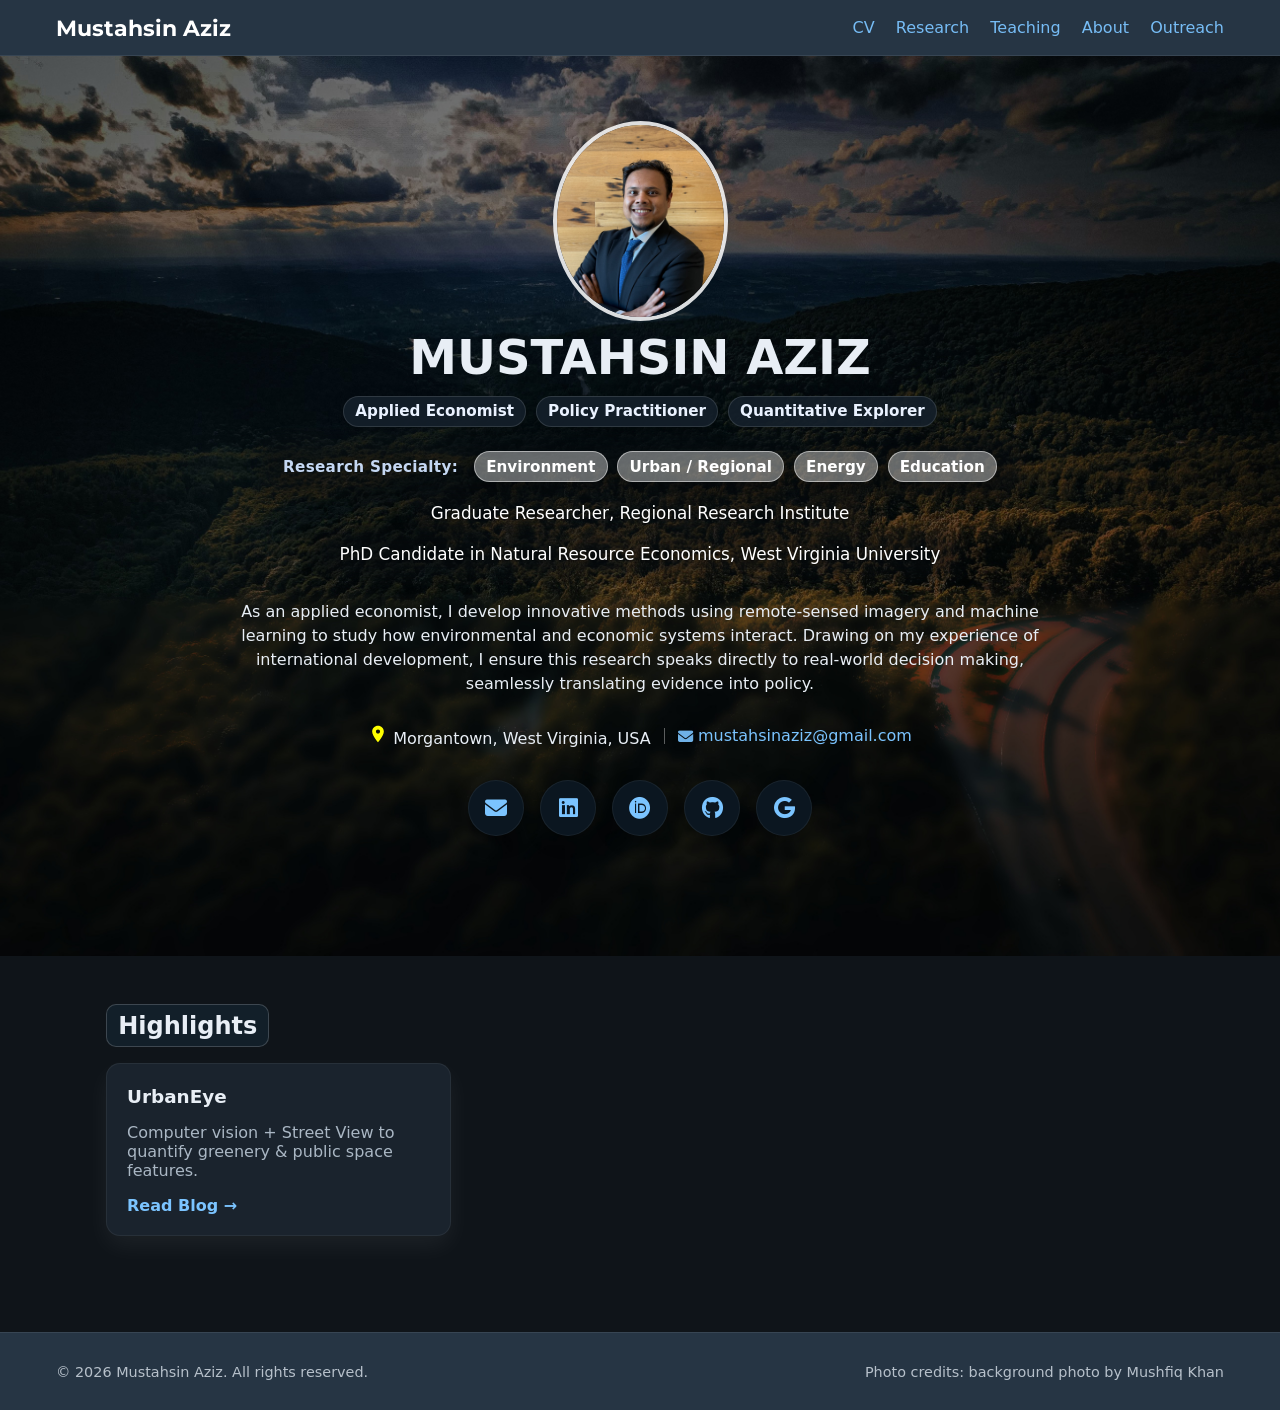
==== commit 187bb3d8: "Update index.html" ====
--- a/index.html
+++ b/index.html
@@ -89,7 +89,7 @@
           <i class="fa-brands fa-google"></i>
         </a>
       </div>
-      <a class="highlight-tab" href="#highlights" aria-label="Jump to Highlights">Highlights</a>
+    
       
   </section>
 
--- a/assets/styles.css
+++ b/assets/styles.css
@@ -159,7 +159,7 @@
 
 /* ---------- Portfolio / Outreach sub-navs ---------- */
 .subnav{
-  position:sticky; top:var(--header-h);
+  position:sticky; top: 0px;
   z-index:150; /* sits above content but under header on mobile */
   display:flex; gap:1rem; justify-content:center; flex-wrap:wrap;
   padding:.6rem 1rem;
@@ -198,7 +198,7 @@
 
 html{ scroll-behavior:smooth }
 /* header (~56) + subnav (~32) ≈ 88px; keep anchor offset */
-.anchor-section{ scroll-margin-top: calc(var(--header-h) + var(--subnav-h)) }
+.anchor-section{ scroll-margin-top: 88px}
 
 /* ---------- Social buttons ---------- */
 .social{
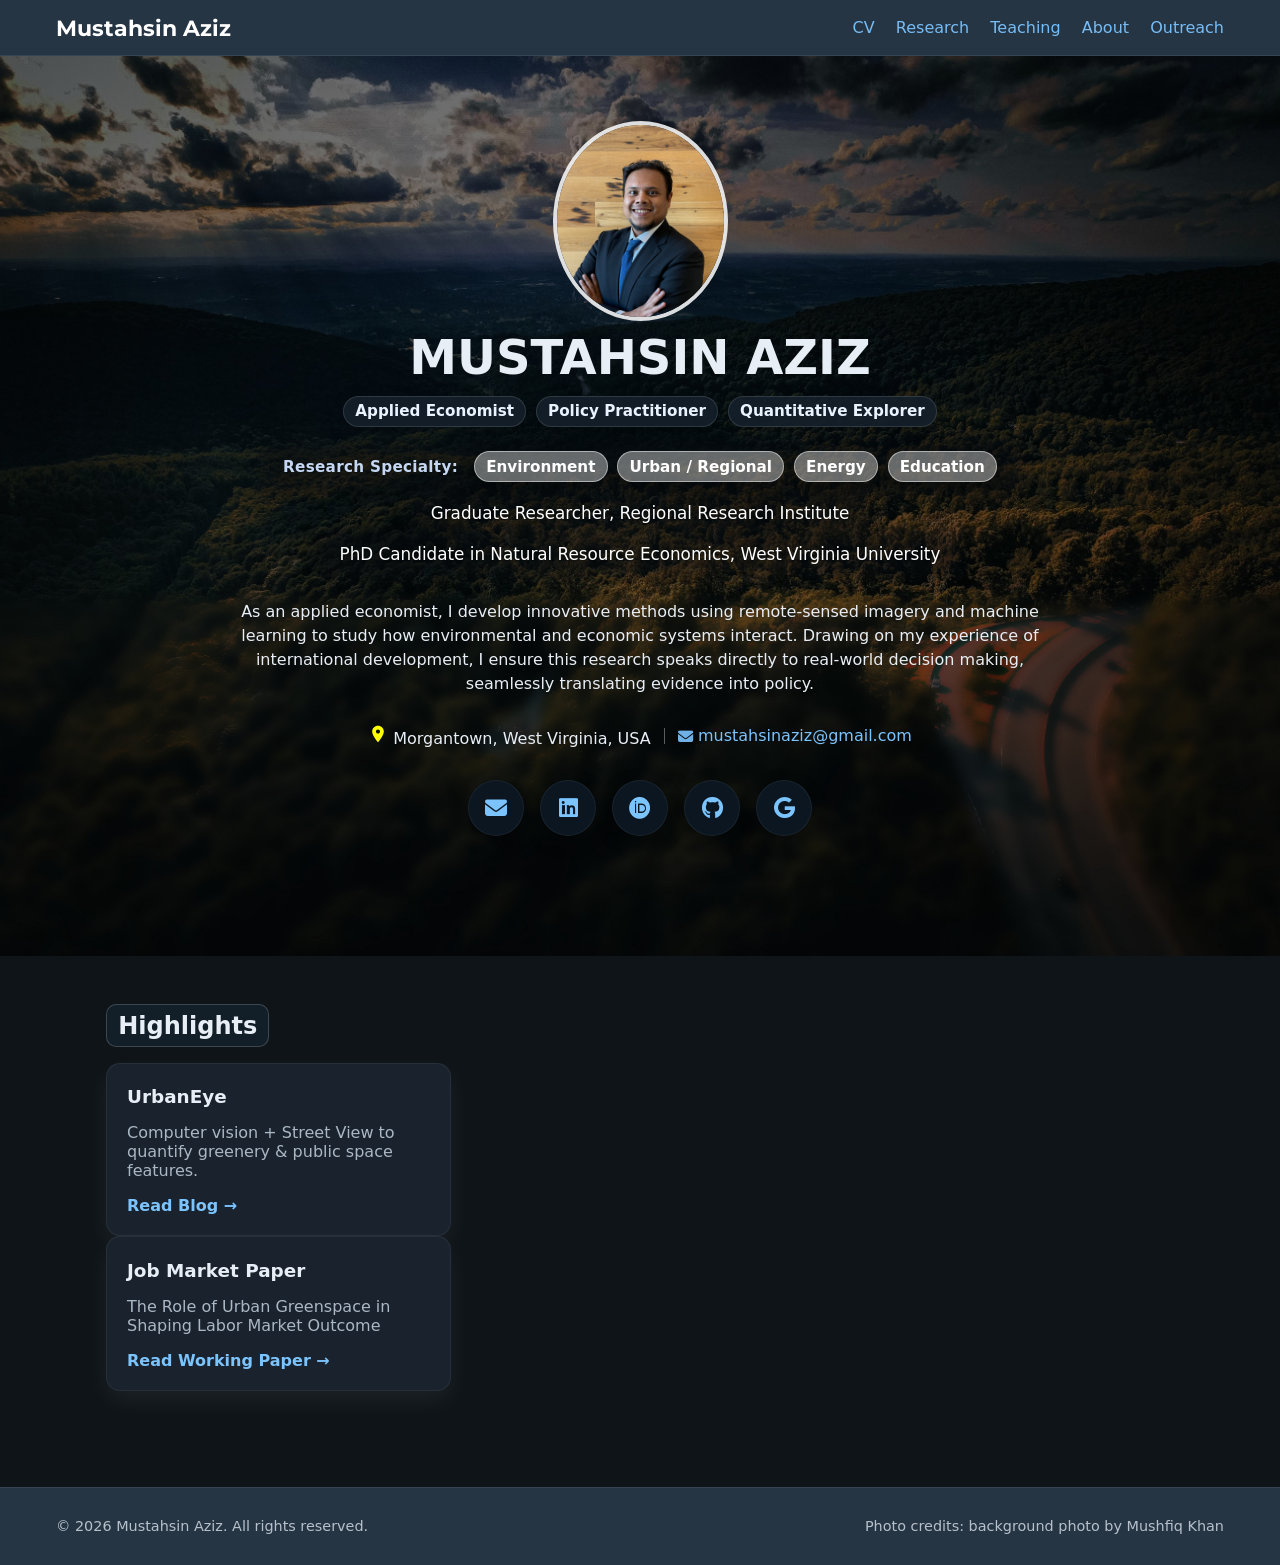
==== commit 1af7f847: "Update index.html" ====
--- a/index.html
+++ b/index.html
@@ -101,6 +101,12 @@
         <p class="muted">Computer vision + Street View to quantify greenery & public space features.</p>
         <a class="link" href="assets/blogs/Aziz_urban_eye_blog1_1.pdf">Read Blog →</a>
     </div>
+    <div class="grid">
+      <article class="card">
+        <h3>Job Market Paper</h3>
+        <p class="muted">The Role of Urban Greenspace in Shaping Labor Market Outcome</p>
+        <a class="link" href="assets/blogs/jmp_sept09.pdf">Read Working Paper →</a>
+    </div>
   </section>
 </main>
 
--- a/assets/styles.css
+++ b/assets/styles.css
@@ -40,7 +40,7 @@
   background:#263544;
   position:sticky; top:0; left:0; right:0;
   width:100%;
-  z-index:50; /* bumped on mobile below */
+  z-index:500; /* bumped on mobile below */
   border-bottom:1px solid rgba(255,255,255,.08);
 }
 .nav{
@@ -160,7 +160,7 @@
 /* ---------- Portfolio / Outreach sub-navs ---------- */
 .subnav{
   position:sticky; top: 0px;
-  z-index:150; /* sits above content but under header on mobile */
+  z-index:300; /* sits above content but under header on mobile */
   display:flex; gap:1rem; justify-content:center; flex-wrap:wrap;
   padding:.6rem 1rem;
   background:rgba(20,32,43,.92);
@@ -179,8 +179,8 @@
 
 /* Outreach tabs */
 .blog-tabs{
-  position: sticky; top: var(--header-h);
-  z-index: 150;
+  position: sticky; top:0;
+  z-index: 300;
   display: flex; gap: 1rem; justify-content: center; flex-wrap:wrap;
   padding: .6rem 1rem;
   background: rgba(20,32,43,.92);
@@ -392,10 +392,38 @@
   border:1px solid rgba(255,255,255,.18);
 }
 
+/* Testimonials with accent rule (gold/amber line) */
+.testimonials{
+  display:grid;
+  gap:1rem;
+  max-width:900px;
+}
+.pull-quote{
+  position:relative;
+  margin:0;
+  padding:.75rem 1rem .75rem 1.1rem;
+  background: rgba(20,32,43,.85);
+  border:1px solid rgba(255,255,255,.08);
+  border-radius:12px;
+  color:#e8eef5;
+  line-height:1.7;
+}
+.pull-quote::before{
+  content:"";
+  position:absolute;
+  left:0; top:0; bottom:0;
+  width:4px;
+  background: linear-gradient(180deg, #f4c056, #dca74a);
+  border-top-left-radius:12px;
+  border-bottom-left-radius:12px;
+}
+
 /* ---------- Keep Research subnav visible the whole page ---------- */
-/* (Sticky below header; higher z-index so it never disappears) */
-.page-portfolio .subnav{ position:sticky; top:var(--header-h); z-index:150 }
-
+.page-portfolio .subnav{
+  position: sticky;
+  top: 0;          /* sit flush to the very top as you scroll */
+  z-index: 300;    /* above content, below the header (header is 600 on mobile) */
+}
 /* ---------- Mobile header menu above subnav (Research/Outreach) ---------- */
 @media (max-width:820px){
   .site-header{ z-index:400 }  /* ensure dropdown (links) is above subnav/blog-tabs */
@@ -403,87 +431,192 @@
 }
 
 /* ---------- Mobile: collapsible subnav (Research) ---------- */
-/* No HTML changes needed. Tap anywhere on the pill to open. */
 @media (max-width:820px){
   .page-portfolio .subnav{
-    position:sticky; top:var(--header-h);
-    padding:.5rem 1rem; justify-content:center;
-  }
-  /* Button label shows current subsection (fallback “Research ▾”) */
-  .page-portfolio .subnav{ --subnav-label:"Research ▾"; }
-  body:has(#pubs:target)       .page-portfolio .subnav{ --subnav-label:"Publications ▾"; }
-  body:has(#data:target)       .page-portfolio .subnav{ --subnav-label:"Data Projects ▾"; }
-  body:has(#intproj:target)    .page-portfolio .subnav{ --subnav-label:"Institutional Projects ▾"; }
-  body:has(#working:target)    .page-portfolio .subnav{ --subnav-label:"Working Papers ▾"; }
-
-  /* Render the “button” */
-  .page-portfolio .subnav::after{
-    content: var(--subnav-label);
+    position:sticky; top:0;
+    padding:.5rem 1rem;
+    justify-content:center;
+  }
+/* Closed state: show only the trigger “Sections ▾” */
+.page-portfolio .subnav::after{
+    content:"Sections ▾";
     display:inline-block;
     padding:.4rem .75rem;
     border-radius:999px;
-    background: rgba(12,18,24,.9);
+    background: rgba(12,18,24,.95);
     border:1px solid rgba(255,255,255,.16);
     box-shadow:0 8px 18px rgba(0,0,0,.25);
     font-weight:700; color:#e8eef5;
     cursor:pointer; user-select:none;
   }
-
-  /* Hide links until opened (hover/tap on container) */
+  .page-portfolio .subnav a{ display:none; }
+
+  /* Hide links until opened */
+  .page-portfolio .subnav{ position:relative }
   .page-portfolio .subnav a{
-    display:none; position:absolute; right:1rem; top:calc(100% + 6px);
-    background:#fff; color:#0b1620; border:1px solid rgba(0,0,0,.08);
-    box-shadow:0 10px 24px rgba(0,0,0,.12); border-radius:12px; padding:6px 0; min-width:var(--menu-min-width);
+    display:none;
+    position:absolute;
+    right:1rem; top:calc(100% + 8px);
+    background:#ffffff; color:#0b1620;
+    border:1px solid rgba(0,0,0,.08);
+    box-shadow:0 10px 24px rgba(0,0,0,.12);
+    border-radius:12px;
+    padding:6px 0;
+    min-width:var(--menu-min-width);
+    white-space:nowrap;
+  }
+
+   /* Open state: turn the subnav itself into a right-aligned white dropdown panel */
+  .page-portfolio .subnav:hover,
+  .page-portfolio .subnav:focus-within{
+    display:inline-flex;
     flex-direction:column;
+    align-items:stretch;
+    background:#ffffff;
+    color:#0b1620;
+    border:1px solid rgba(0,0,0,.08);
+    border-radius:12px;
+    box-shadow:0 10px 24px rgba(0,0,0,.12);
+    padding:6px 0;
+    margin-left:auto;               /* anchor to right like main nav */
+    margin-right:1rem;
+  }
+  .page-portfolio .subnav:hover::after,
+  .page-portfolio .subnav:focus-within::after{
+    content:"Sections ▲";
+    padding:10px 14px;
+    background:transparent;
+    border:none;
+    box-shadow:none;
+    color:#0b1620;
   }
   .page-portfolio .subnav:hover a,
-  .page-portfolio .subnav:focus-within a{ display:flex }
-  .page-portfolio .subnav a{ position:static; display:block; padding:10px 14px; white-space:nowrap; }
-  .page-portfolio .subnav a + a{ border-top:1px solid #f1f5f9 }
-}
-
-/* ---------- Mobile: collapsible “tabs” on Outreach ---------- */
+  .page-portfolio .subnav:focus-within a{
+    display:block;
+    padding:10px 14px;
+    color:#0b1620;
+    white-space:nowrap;
+    min-width:var(--menu-min-width);
+  }
+  .page-portfolio .subnav:hover a + a,
+  .page-portfolio .subnav:focus-within a + a{
+    border-top:1px solid #f1f5f9;
+  }
+}
+/* ---------- Mobile: collapsible tabs (Outreach) — panel list like main nav ---------- */
 @media (max-width:820px){
-  .blog-tabs{ padding:.5rem 1rem; justify-content:center }
-  .blog-tabs{ --blog-label:"All ▾"; }
-  .blog-tabs:has(.tab-btn.is-active:nth-of-type(2)){ --blog-label:"World Bank Posts ▾"; }
-  .blog-tabs:has(.tab-btn.is-active:nth-of-type(3)){ --blog-label:"Op-Eds & Articles ▾"; }
-  .blog-tabs:has(.tab-btn.is-active:nth-of-type(4)){ --blog-label:"Media Mentions ▾"; }
-
+  .blog-tabs{
+    position:sticky; top:0;
+    padding:.5rem 1rem;
+    justify-content:center;
+  }
+
+  /* Closed: show trigger */
   .blog-tabs::after{
-    content: var(--blog-label);
+    content:"Categories ▾";
     display:inline-block;
     padding:.4rem .75rem;
     border-radius:999px;
-    background: rgba(12,18,24,.9);
+    background: rgba(12,18,24,.95);
     border:1px solid rgba(255,255,255,.16);
     box-shadow:0 8px 18px rgba(0,0,0,.25);
     font-weight:700; color:#e8eef5;
     cursor:pointer; user-select:none;
   }
-
-  /* Hide the buttons until opened */
-  .blog-tabs .tabs-inner{ position:relative }
-  .blog-tabs .tab-btn{ display:none; position:absolute; right:1rem; top:calc(100% + 6px) }
+  .blog-tabs .tab-btn{ display:none; }
+
+  /* Open: convert tabs into a white dropdown panel aligned right */
+  .blog-tabs:hover,
+  .blog-tabs:focus-within{
+    display:inline-flex;
+    flex-direction:column;
+    align-items:stretch;
+    background:#ffffff;
+    color:#0b1620;
+    border:1px solid rgba(0,0,0,.08);
+    border-radius:12px;
+    box-shadow:0 10px 24px rgba(0,0,0,.12);
+    padding:6px 0;
+    margin-left:auto;
+    margin-right:1rem;
+  }
+  .blog-tabs:hover::after,
+  .blog-tabs:focus-within::after{
+    content:"Categories ▲";
+    padding:10px 14px;
+    background:transparent;
+    border:none;
+    box-shadow:none;
+    color:#0b1620;
+  }
   .blog-tabs:hover .tab-btn,
   .blog-tabs:focus-within .tab-btn{
-    display:block; background:#fff; color:#0b1620; border:1px solid rgba(0,0,0,.08);
-    border-radius:10px; padding:10px 14px; box-shadow:0 10px 24px rgba(0,0,0,.12); margin-top:0
-  }
-  .blog-tabs .tab-btn + .tab-btn{ border-top:1px solid #f1f5f9; display:block }
-}
-
-/* ---------- Darken background on all non-index pages ---------- */
-/* Use a subtle overlay; exclude About (which already has its own overlay logic) */
-.page-portfolio::before,
-.page-blogs::before,
-.page-contact::before,
-.page-cv::before,
-.page-teaching::before{
-  content:""; position:fixed; inset:0; pointer-events:none;
-  background: rgba(0,0,0,.22); /* slightly darker */
-  z-index:0;
-}
+    display:block;
+    padding:10px 14px;
+    color:#0b1620;
+    white-space:nowrap;
+    min-width:var(--menu-min-width);
+  }
+  .blog-tabs .tab-btn + .tab-btn{ border-top:1px solid #f1f5f9 }
+}
+
+/* ---------- Mobile: collapsible subnav (Teaching) — panel list like main nav ---------- */
+@media (max-width:820px){
+  .page-teaching .subnav{
+    position:sticky; top:0;
+    padding:.5rem 1rem;
+    justify-content:center;
+  }
+
+  /* Closed trigger */
+  .page-teaching .subnav::after{
+    content:"Sections ▾";
+    display:inline-block;
+    padding:.4rem .75rem;
+    border-radius:999px;
+    background: rgba(12,18,24,.95);
+    border:1px solid rgba(255,255,255,.16);
+    box-shadow:0 8px 18px rgba(0,0,0,.25);
+    font-weight:700; color:#e8eef5;
+    cursor:pointer; user-select:none;
+  }
+  .page-teaching .subnav a{ display:none; }
+
+  /* Open panel */
+  .page-teaching .subnav:hover,
+  .page-teaching .subnav:focus-within{
+    display:inline-flex;
+    flex-direction:column;
+    align-items:stretch;
+    background:#ffffff;
+    color:#0b1620;
+    border:1px solid rgba(0,0,0,.08);
+    border-radius:12px;
+    box-shadow:0 10px 24px rgba(0,0,0,.12);
+    padding:6px 0;
+    margin-left:auto;
+    margin-right:1rem;
+  }
+  .page-teaching .subnav:hover::after,
+  .page-teaching .subnav:focus-within::after{
+    content:"Sections ▲";
+    padding:10px 14px;
+    background:transparent; border:none; box-shadow:none; color:#0b1620;
+  }
+  .page-teaching .subnav:hover a,
+  .page-teaching .subnav:focus-within a{
+    display:block;
+    padding:10px 14px;
+    color:#0b1620;
+    white-space:nowrap;
+    min-width:var(--menu-min-width);
+  }
+  .page-teaching .subnav:hover a + a,
+  .page-teaching .subnav:focus-within a + a{
+    border-top:1px solid #f1f5f9;
+  }
+}
+
 
 /* ---------- Mobile header burger (existing) ---------- */
 /* (kept, but we ensure layering with z-index tweaks above) */
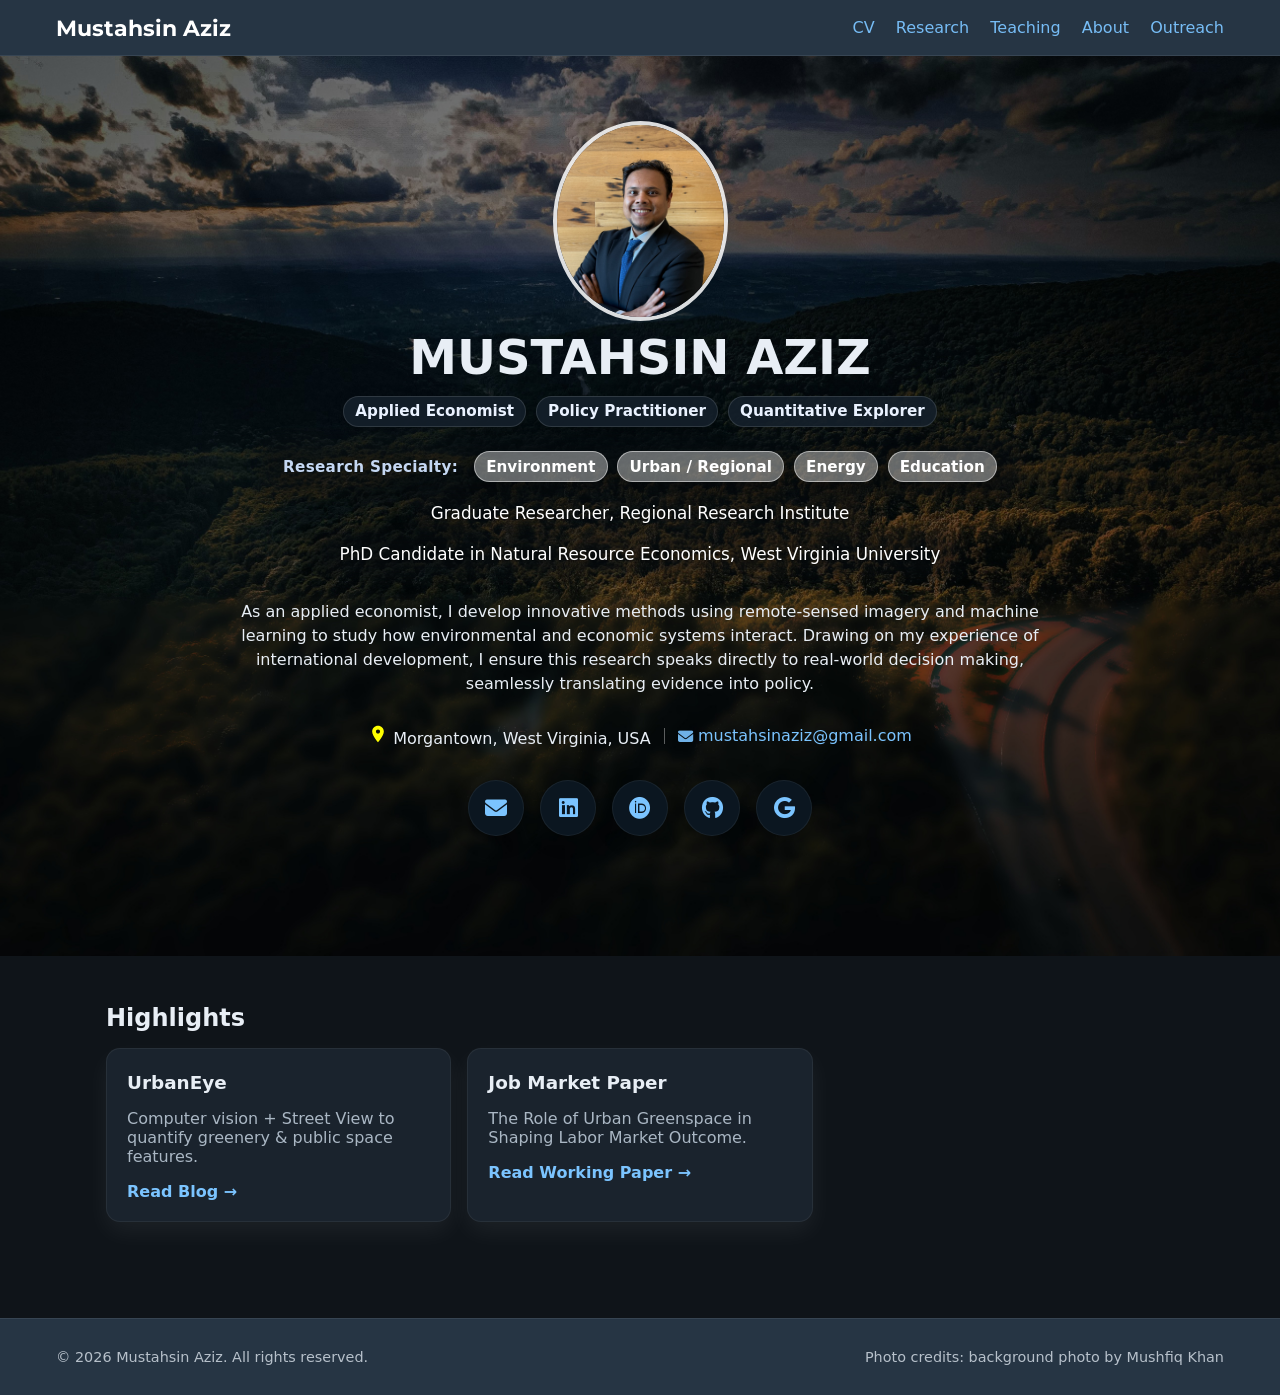
==== commit 04415cf2: "Update index.html" ====
--- a/index.html
+++ b/index.html
@@ -93,21 +93,22 @@
       
   </section>
 
-  <section id="highlights" class="section">
-    <h2>Highlights</h2>
-    <div class="grid">
-      <article class="card">
-        <h3>UrbanEye</h3>
-        <p class="muted">Computer vision + Street View to quantify greenery & public space features.</p>
-        <a class="link" href="assets/blogs/Aziz_urban_eye_blog1_1.pdf">Read Blog →</a>
-    </div>
-    <div class="grid">
-      <article class="card">
-        <h3>Job Market Paper</h3>
-        <p class="muted">The Role of Urban Greenspace in Shaping Labor Market Outcome</p>
-        <a class="link" href="assets/blogs/jmp_sept09.pdf">Read Working Paper →</a>
-    </div>
-  </section>
+  <section class="section">
+  <h2>Highlights</h2>
+  <div class="grid">
+    <article class="card">
+      <h3>UrbanEye</h3>
+      <p class="muted">Computer vision + Street View to quantify greenery & public space features.</p>
+      <a class="link" href="assets/blogs/Aziz_urban_eye_blog1_1.pdf">Read Blog →</a>
+    </article>
+
+    <article class="card">
+      <h3>Job Market Paper</h3>
+      <p class="muted">The Role of Urban Greenspace in Shaping Labor Market Outcome.</p>
+      <a class="link" href="assets/portfolio/job_market_paper.pdf" target="_blank" rel="noopener">Read Working Paper →</a>
+    </article>
+  </div>
+</section>
 </main>
 
 <footer class="site-footer">
--- a/assets/styles.css
+++ b/assets/styles.css
@@ -437,8 +437,9 @@
     padding:.5rem 1rem;
     justify-content:center;
   }
-/* Closed state: show only the trigger “Sections ▾” */
-.page-portfolio .subnav::after{
+
+  /* Closed: show trigger */
+  .page-portfolio .subnav::after{
     content:"Sections ▾";
     display:inline-block;
     padding:.4rem .75rem;
@@ -449,24 +450,11 @@
     font-weight:700; color:#e8eef5;
     cursor:pointer; user-select:none;
   }
+
+  /* Hide links until opened (no absolute positioning) */
   .page-portfolio .subnav a{ display:none; }
 
-  /* Hide links until opened */
-  .page-portfolio .subnav{ position:relative }
-  .page-portfolio .subnav a{
-    display:none;
-    position:absolute;
-    right:1rem; top:calc(100% + 8px);
-    background:#ffffff; color:#0b1620;
-    border:1px solid rgba(0,0,0,.08);
-    box-shadow:0 10px 24px rgba(0,0,0,.12);
-    border-radius:12px;
-    padding:6px 0;
-    min-width:var(--menu-min-width);
-    white-space:nowrap;
-  }
-
-   /* Open state: turn the subnav itself into a right-aligned white dropdown panel */
+  /* Open: convert bar into a right-aligned white panel (like main nav / outreach) */
   .page-portfolio .subnav:hover,
   .page-portfolio .subnav:focus-within{
     display:inline-flex;
@@ -478,17 +466,14 @@
     border-radius:12px;
     box-shadow:0 10px 24px rgba(0,0,0,.12);
     padding:6px 0;
-    margin-left:auto;               /* anchor to right like main nav */
+    margin-left:auto;
     margin-right:1rem;
   }
   .page-portfolio .subnav:hover::after,
   .page-portfolio .subnav:focus-within::after{
     content:"Sections ▲";
     padding:10px 14px;
-    background:transparent;
-    border:none;
-    box-shadow:none;
-    color:#0b1620;
+    background:transparent; border:none; box-shadow:none; color:#0b1620;
   }
   .page-portfolio .subnav:hover a,
   .page-portfolio .subnav:focus-within a{
@@ -641,3 +626,12 @@
     background:rgba(255,255,255,.06); border-radius:10px; cursor:pointer; user-select:none;
   }
 }
+
+/* ==== Job Market Paper section (append-only) ============================ */
+.jmp-intro{
+  text-align:left;
+  margin-left:0;
+  margin-right:auto;
+  max-width:900px;   /* matches Research intro width */
+}
+.jmp-section .btn-card{ margin-top:.5rem }
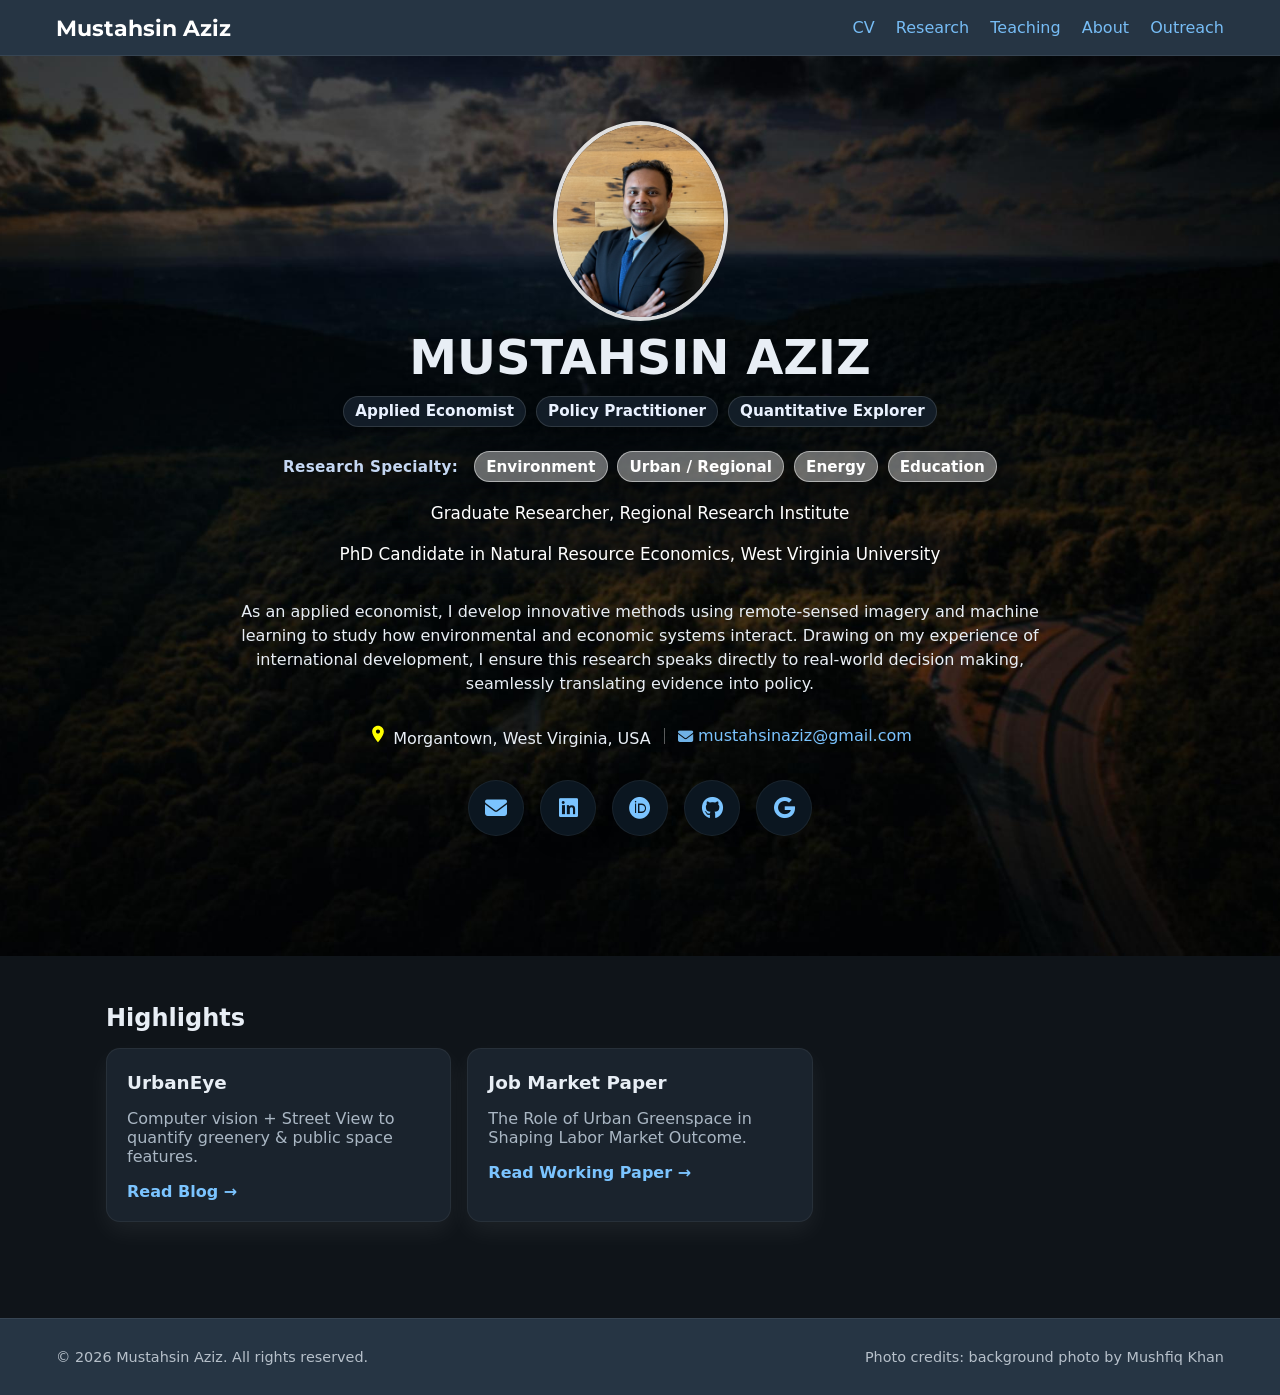
==== commit 429adb37: "Update index.html" ====
--- a/index.html
+++ b/index.html
@@ -105,7 +105,7 @@
     <article class="card">
       <h3>Job Market Paper</h3>
       <p class="muted">The Role of Urban Greenspace in Shaping Labor Market Outcome.</p>
-      <a class="link" href="assets/portfolio/job_market_paper.pdf" target="_blank" rel="noopener">Read Working Paper →</a>
+      <a class="link" href="assets/blogs/Aziz_JMP.pdf" target="_blank" rel="noopener">Read Working Paper →</a>
     </article>
   </div>
 </section>
--- a/assets/styles.css
+++ b/assets/styles.css
@@ -632,6 +632,93 @@
   text-align:left;
   margin-left:0;
   margin-right:auto;
+
+  /* === Research & Job Market Paper text blocks: wider, justified, aligned with titles === */
+/* Research overview blurb */
+#overview .intro-panel{
+  /* fill the full .section width (1100px) instead of the old 900px cap */
+  max-width: none;
+  /* align left edge with the H1 */
+  padding-left: 0;
+  padding-right: 0;
+  margin-left: 0;
+  margin-right: 0;
+  /* justify text for a clean column look */
+  text-align: justify;
+  text-justify: inter-word;
+}
+
+/* Job Market Paper abstract */
+.jmp-intro{
+  max-width: none;
+  padding-left: 0;
+  padding-right: 0;
+  margin-left: 0;
+  margin-right: 0;
+  text-align: justify;
+  text-justify: inter-word;
+}
+
+/* Optional: give the buttons a little breathing room when the text goes wider */
+.jmp-section .btn-card,
+#overview .btn-card{
+  margin-top: .65rem;
+}
   max-width:900px;   /* matches Research intro width */
 }
 .jmp-section .btn-card{ margin-top:.5rem }
+
+
+/* === Teaching intro: wider, justified, aligned with title === */
+.page-teaching #t-overview .teaching-intro,
+.page-teaching #t-overview .teaching-blurb{
+  max-width: none;      /* use full .section width (1100px) */
+  margin-left: 0;
+  margin-right: 0;
+  padding-left: 0;
+  padding-right: 0;
+  text-align: justify;
+  text-justify: inter-word;
+}
+
+/* small spacing tweak for the button under the intro */
+.page-teaching #t-overview .btn-card{
+  margin-top: .65rem;
+}
+
+/* (optional) on very narrow screens, avoid awkward spacing from justification */
+@media (max-width: 560px){
+  .page-teaching #t-overview .teaching-intro,
+  .page-teaching #t-overview .teaching-blurb{
+    text-align: left;
+  }
+}
+/* === Research page: wider, justified, aligned with titles ================= */
+
+/* Research overview blurb */
+.page-portfolio #overview .intro-panel{
+  max-width: none;           /* override 900px cap */
+  margin: 1rem 0 0;          /* remove auto centering */
+  padding: 0;                /* align flush with the H1 */
+  text-align: justify;
+  text-justify: inter-word;
+}
+
+/* Job Market Paper abstract — covers whichever markup you used */
+.page-portfolio #jmp .intro-panel,
+.page-portfolio #jmp .jmp-intro,
+.page-portfolio #jmp > p{
+  max-width: none;
+  margin: .5rem 0 0;
+  padding: 0;
+  text-align: justify;
+  text-justify: inter-word;
+}
+
+/* Optional: let just these two sections breathe a bit more on large screens */
+@media (min-width:1200px){
+  .page-portfolio #overview.section,
+  .page-portfolio #jmp.section{
+    max-width: 1240px;      /* bump over the site-wide 1100px container */
+  }
+}
